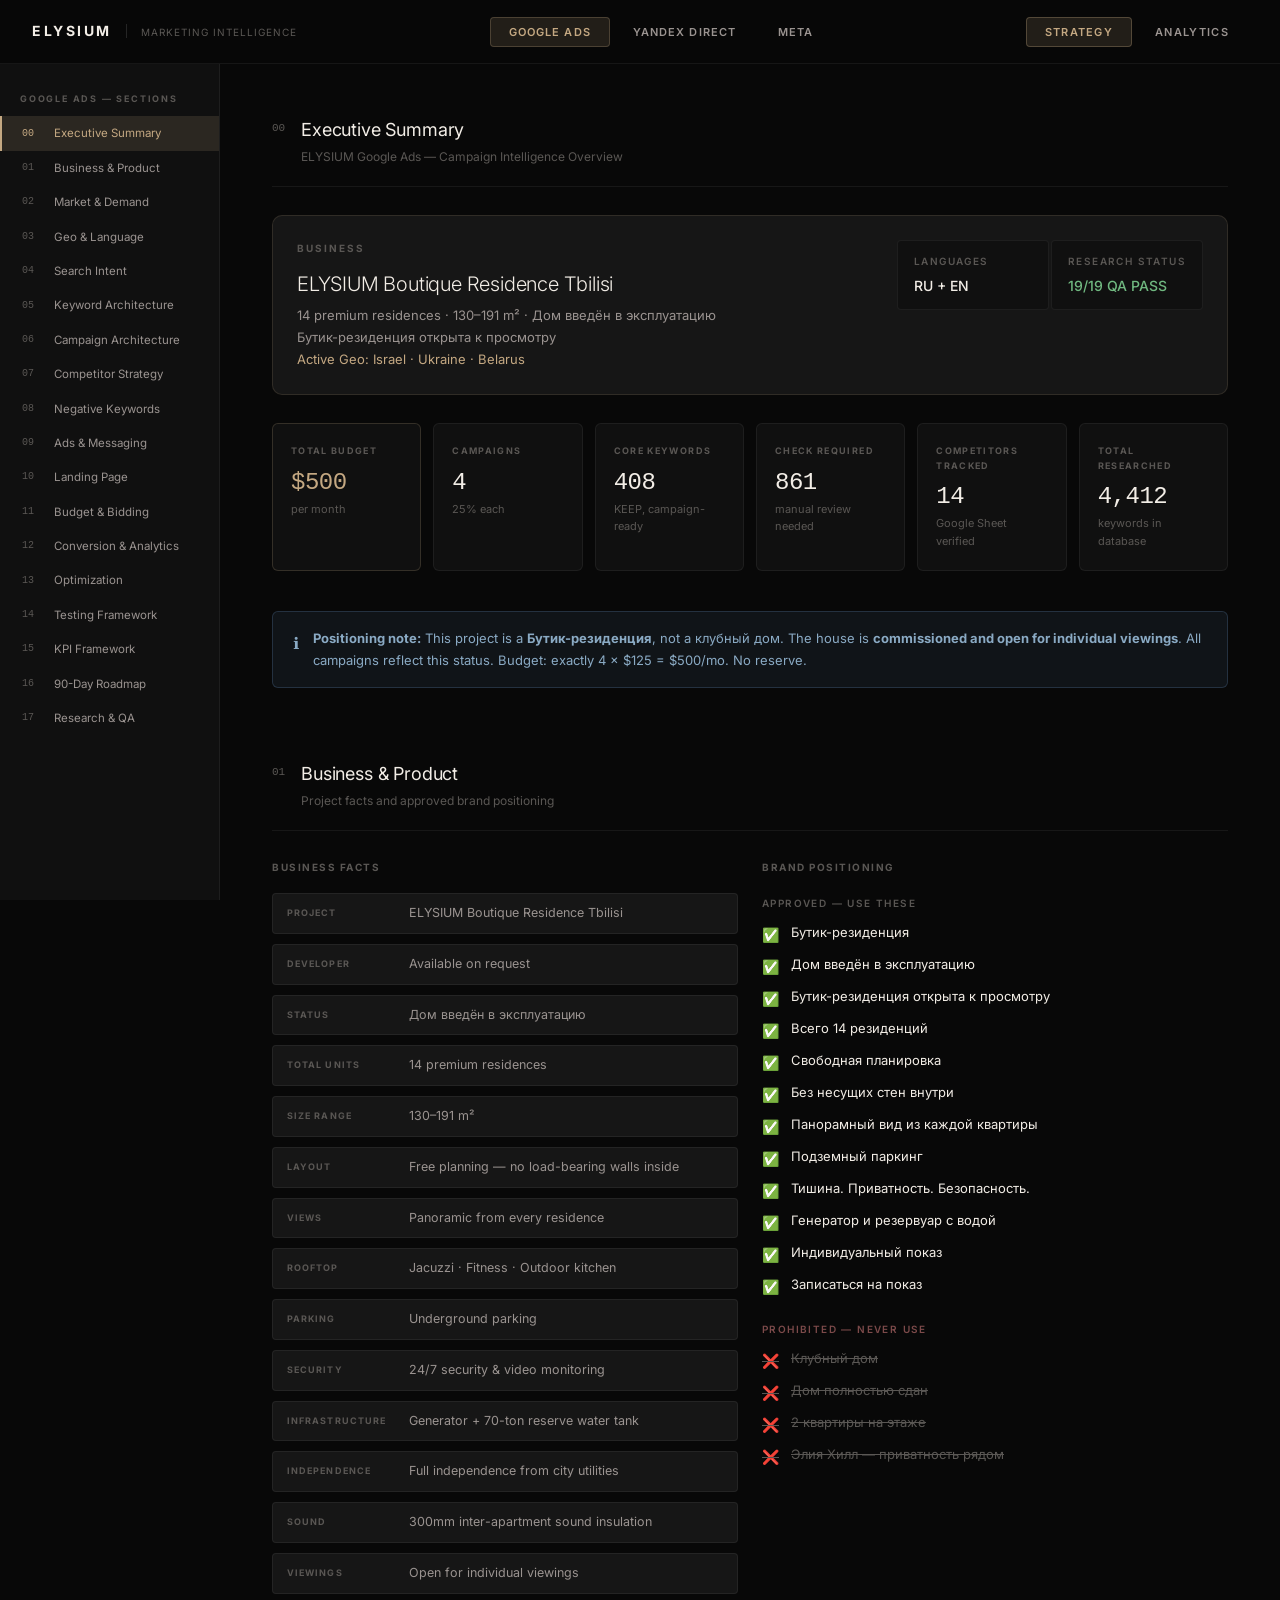
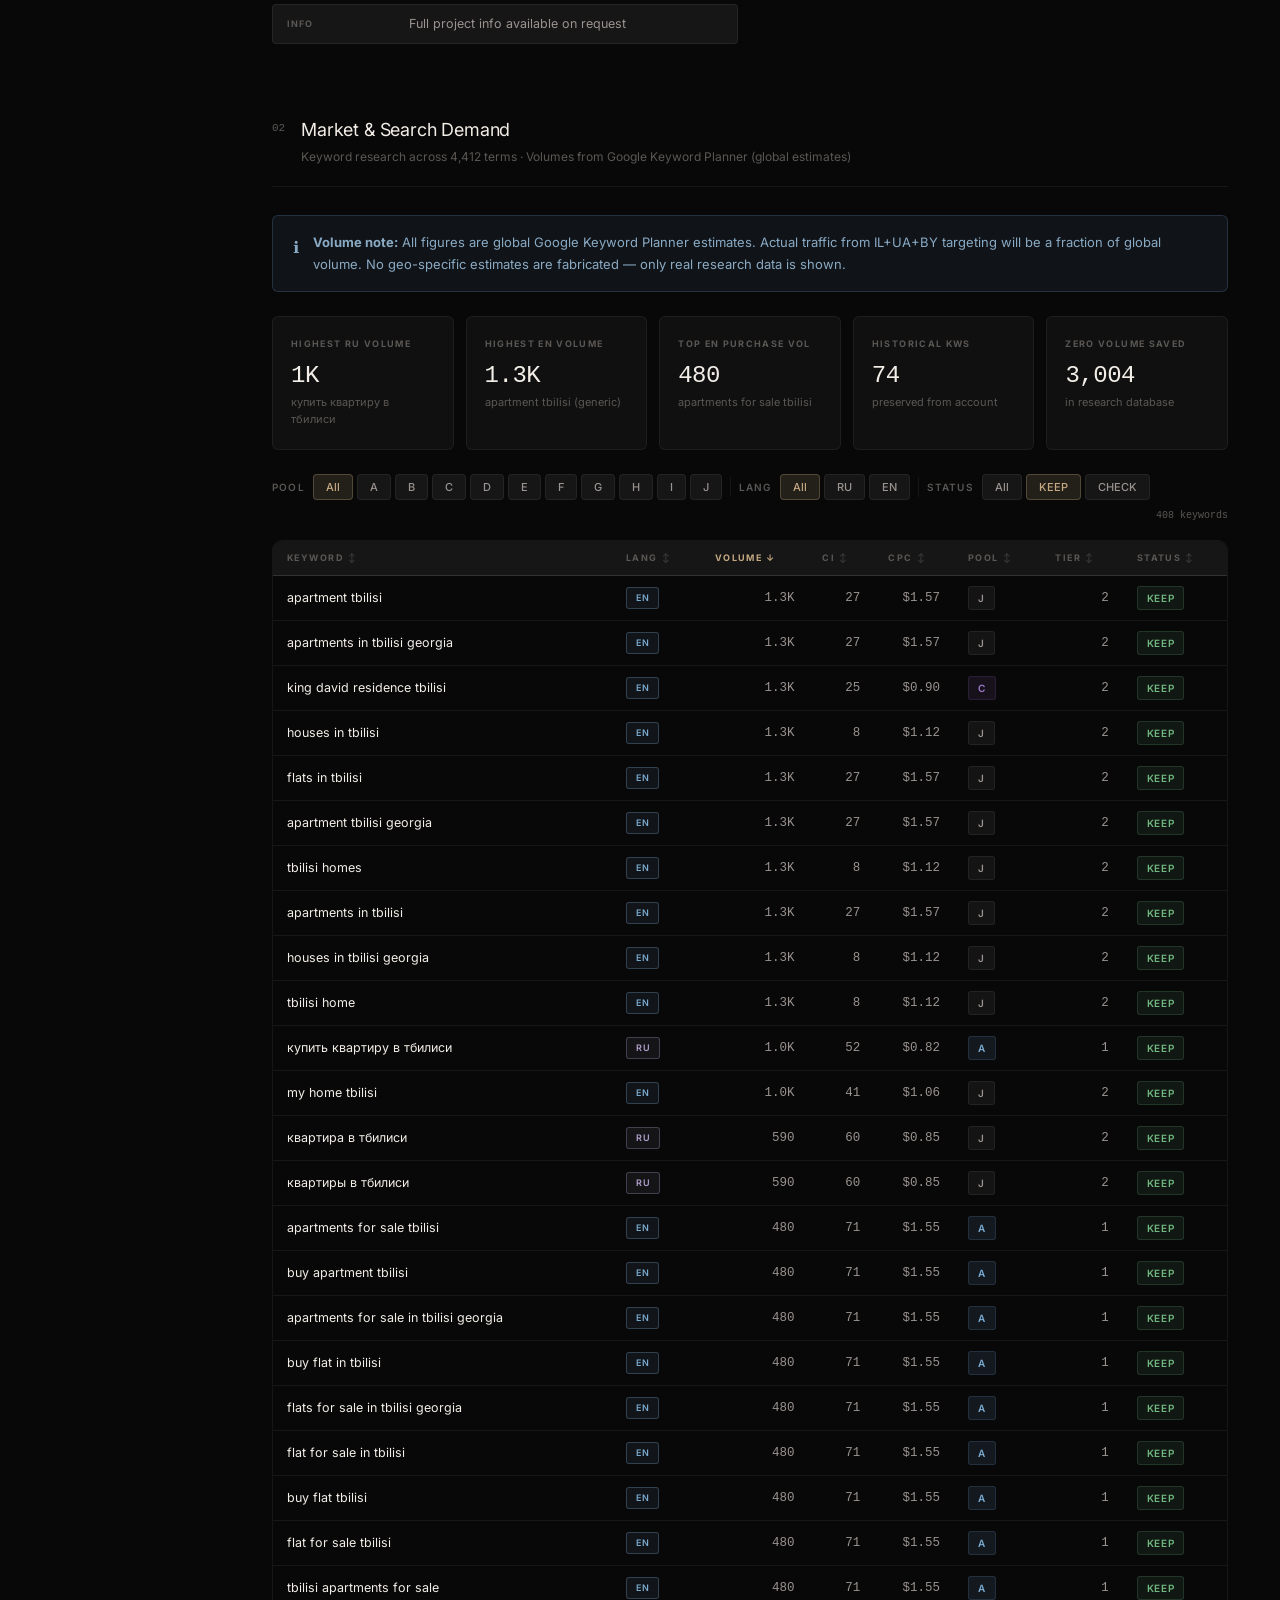
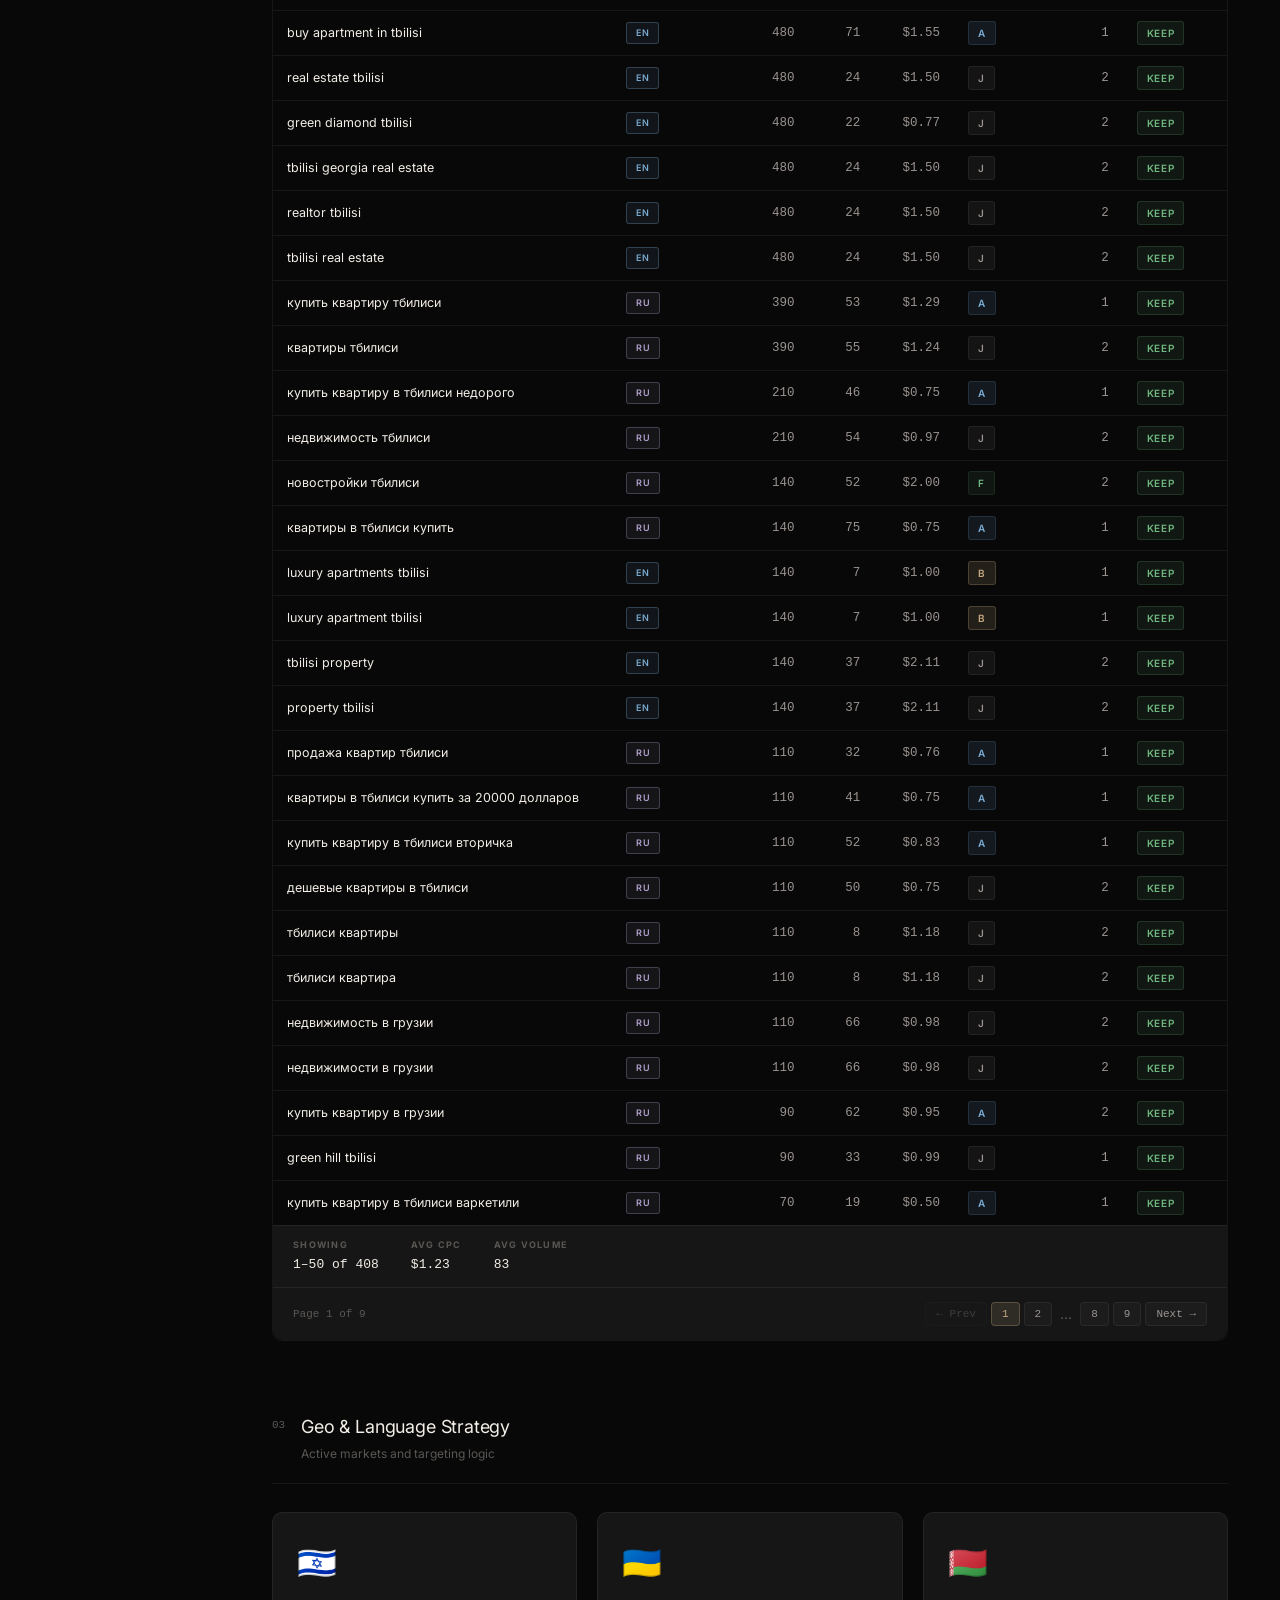
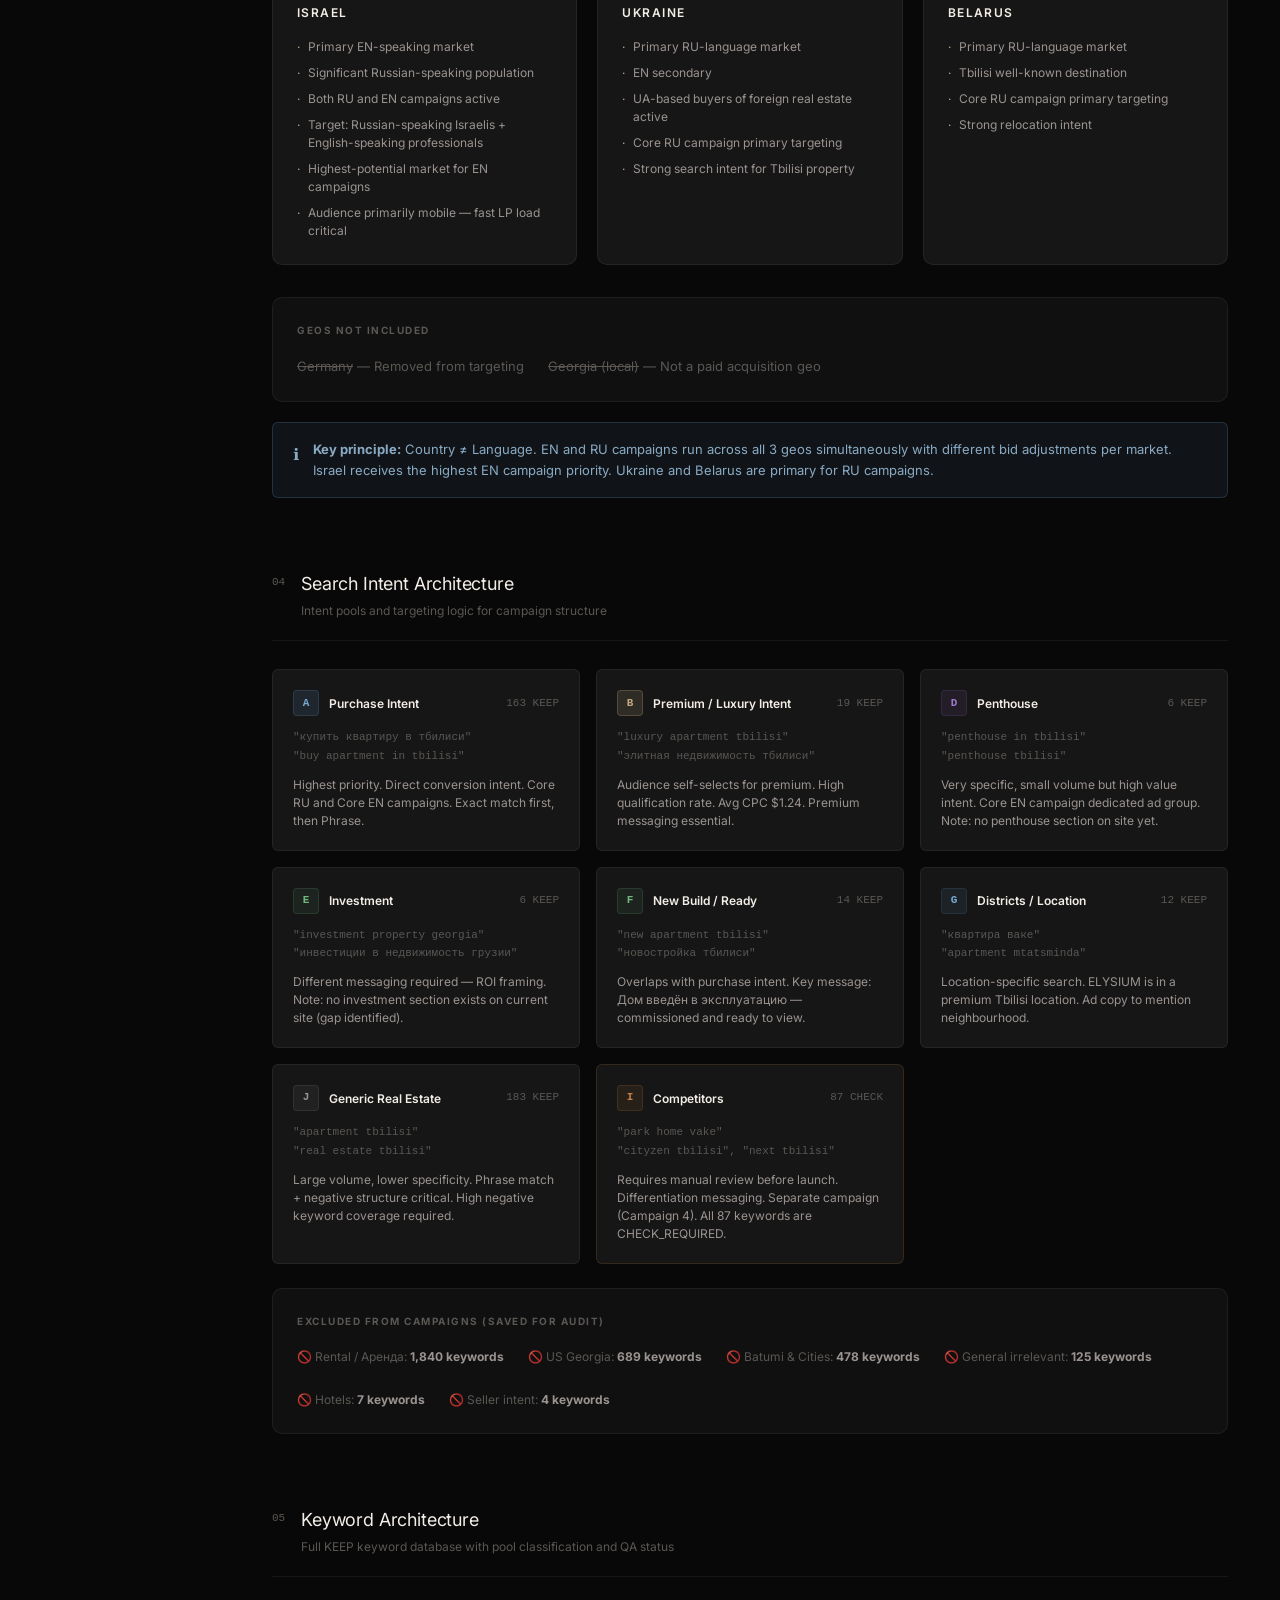
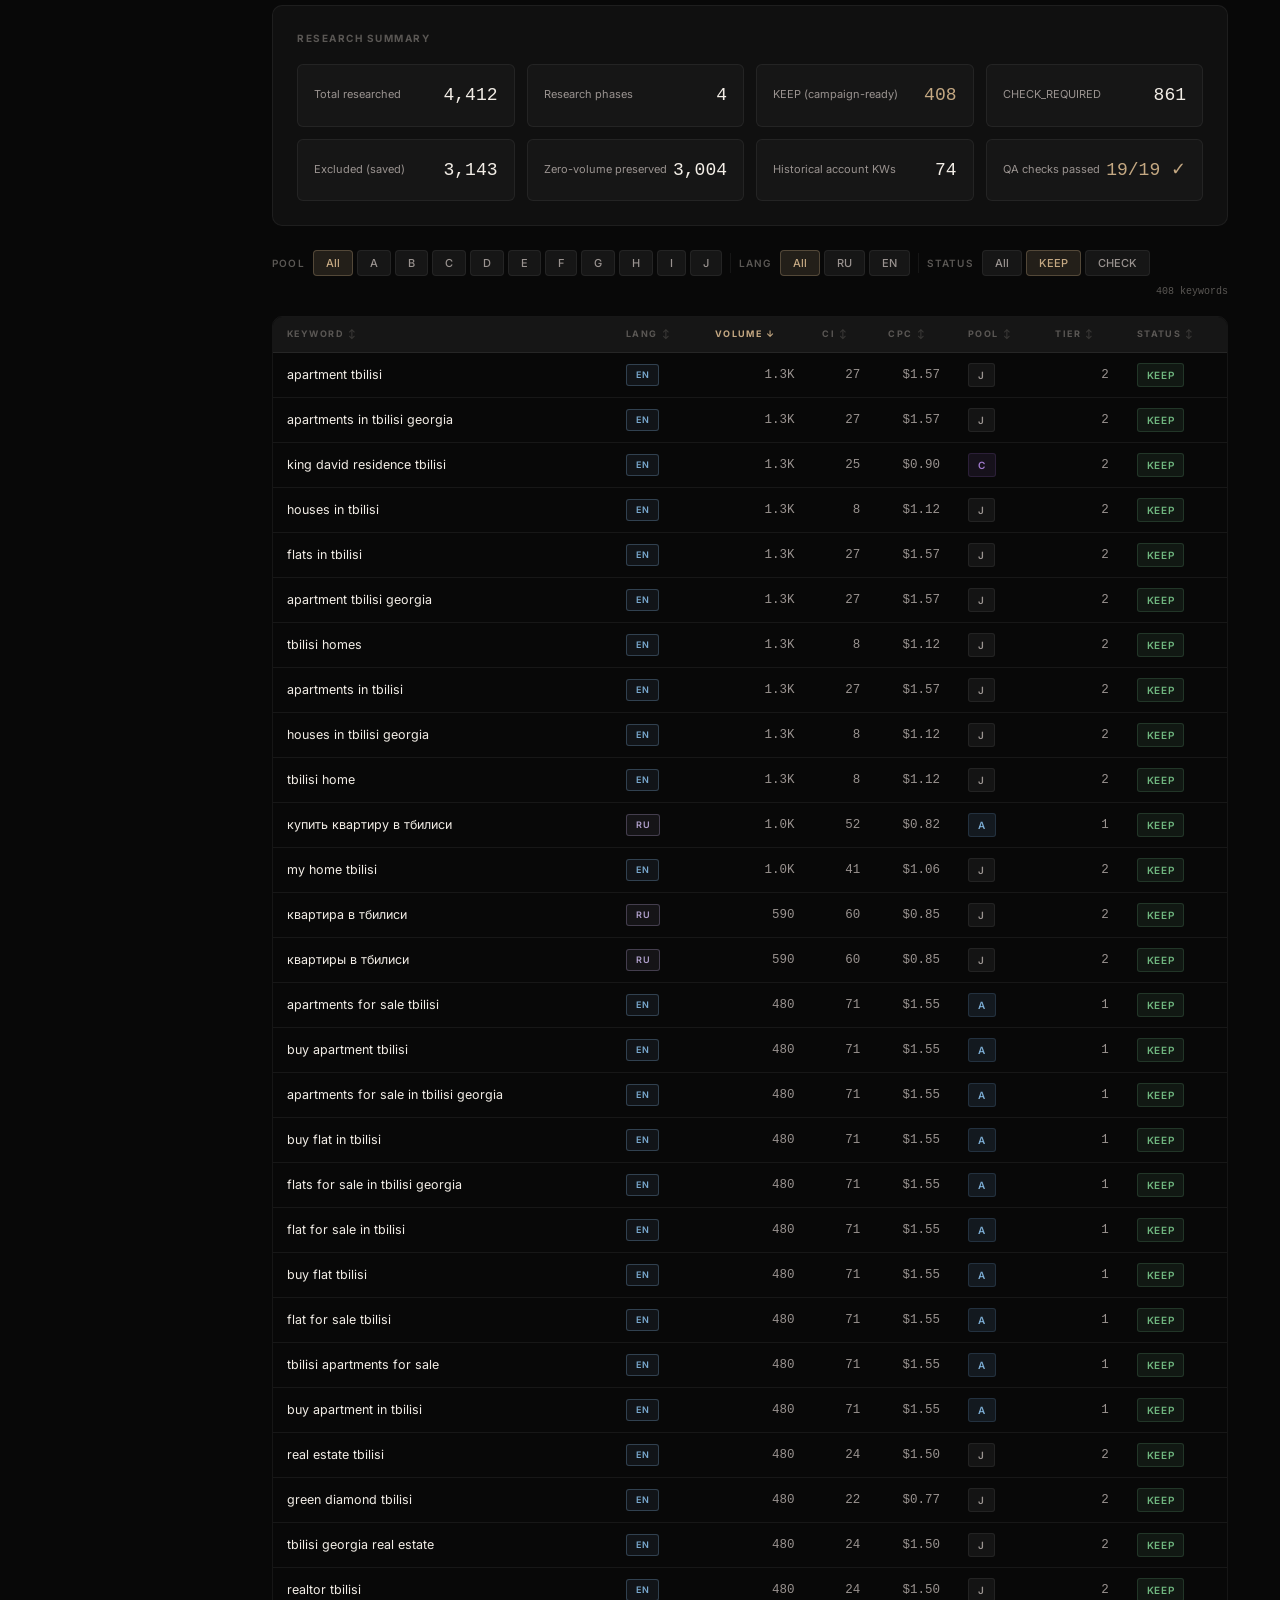
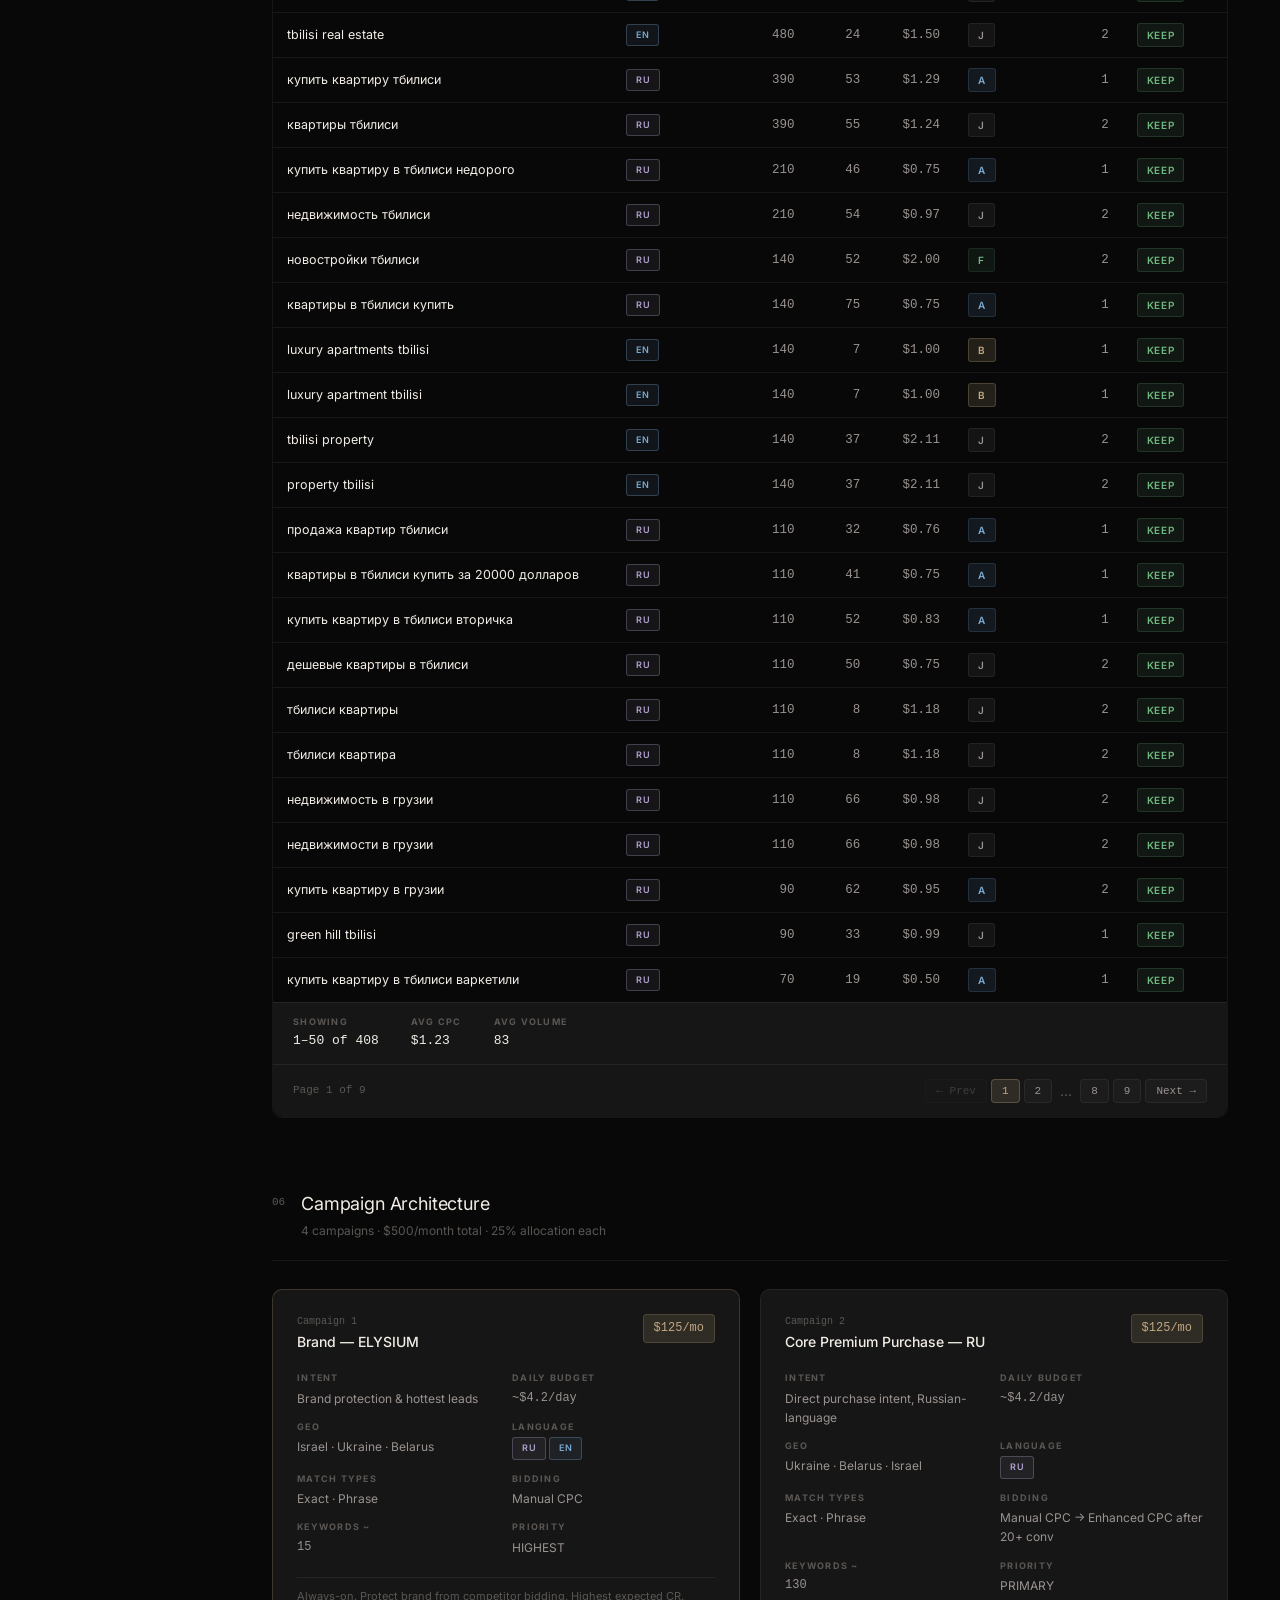
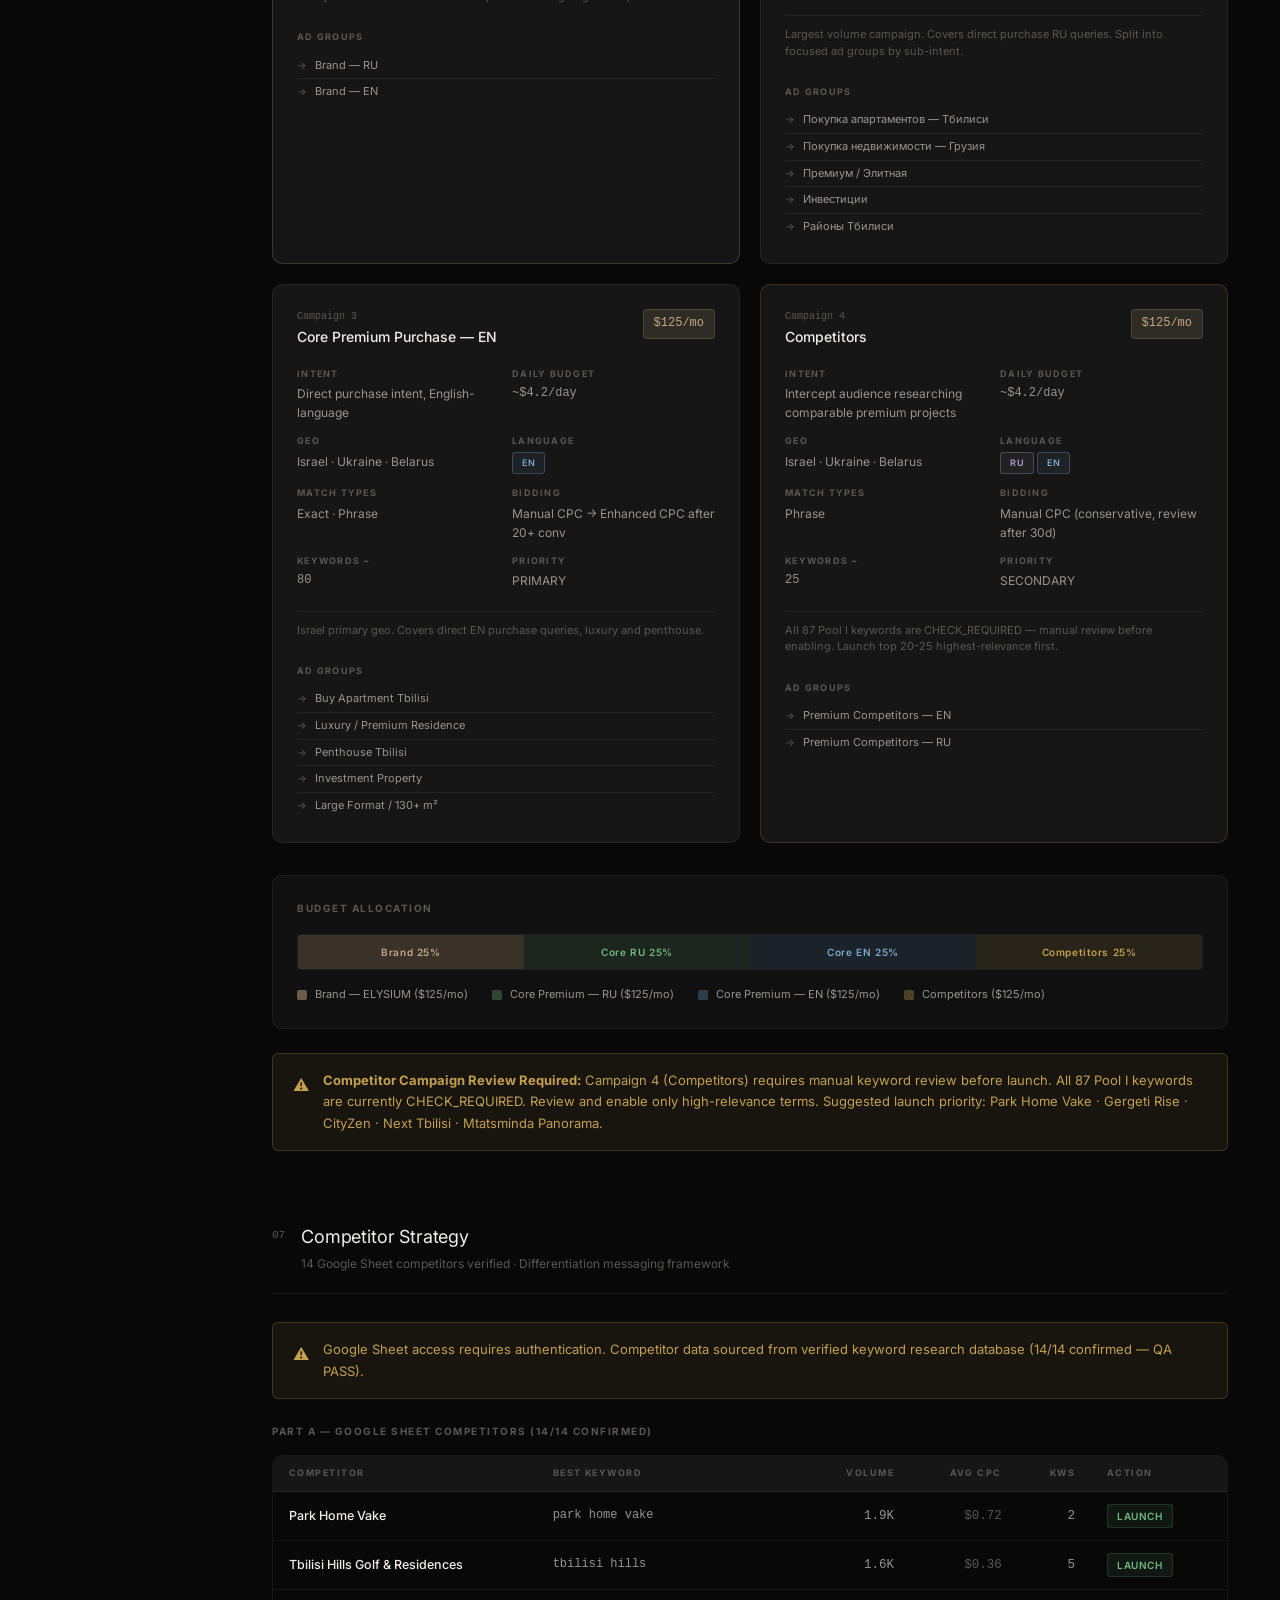
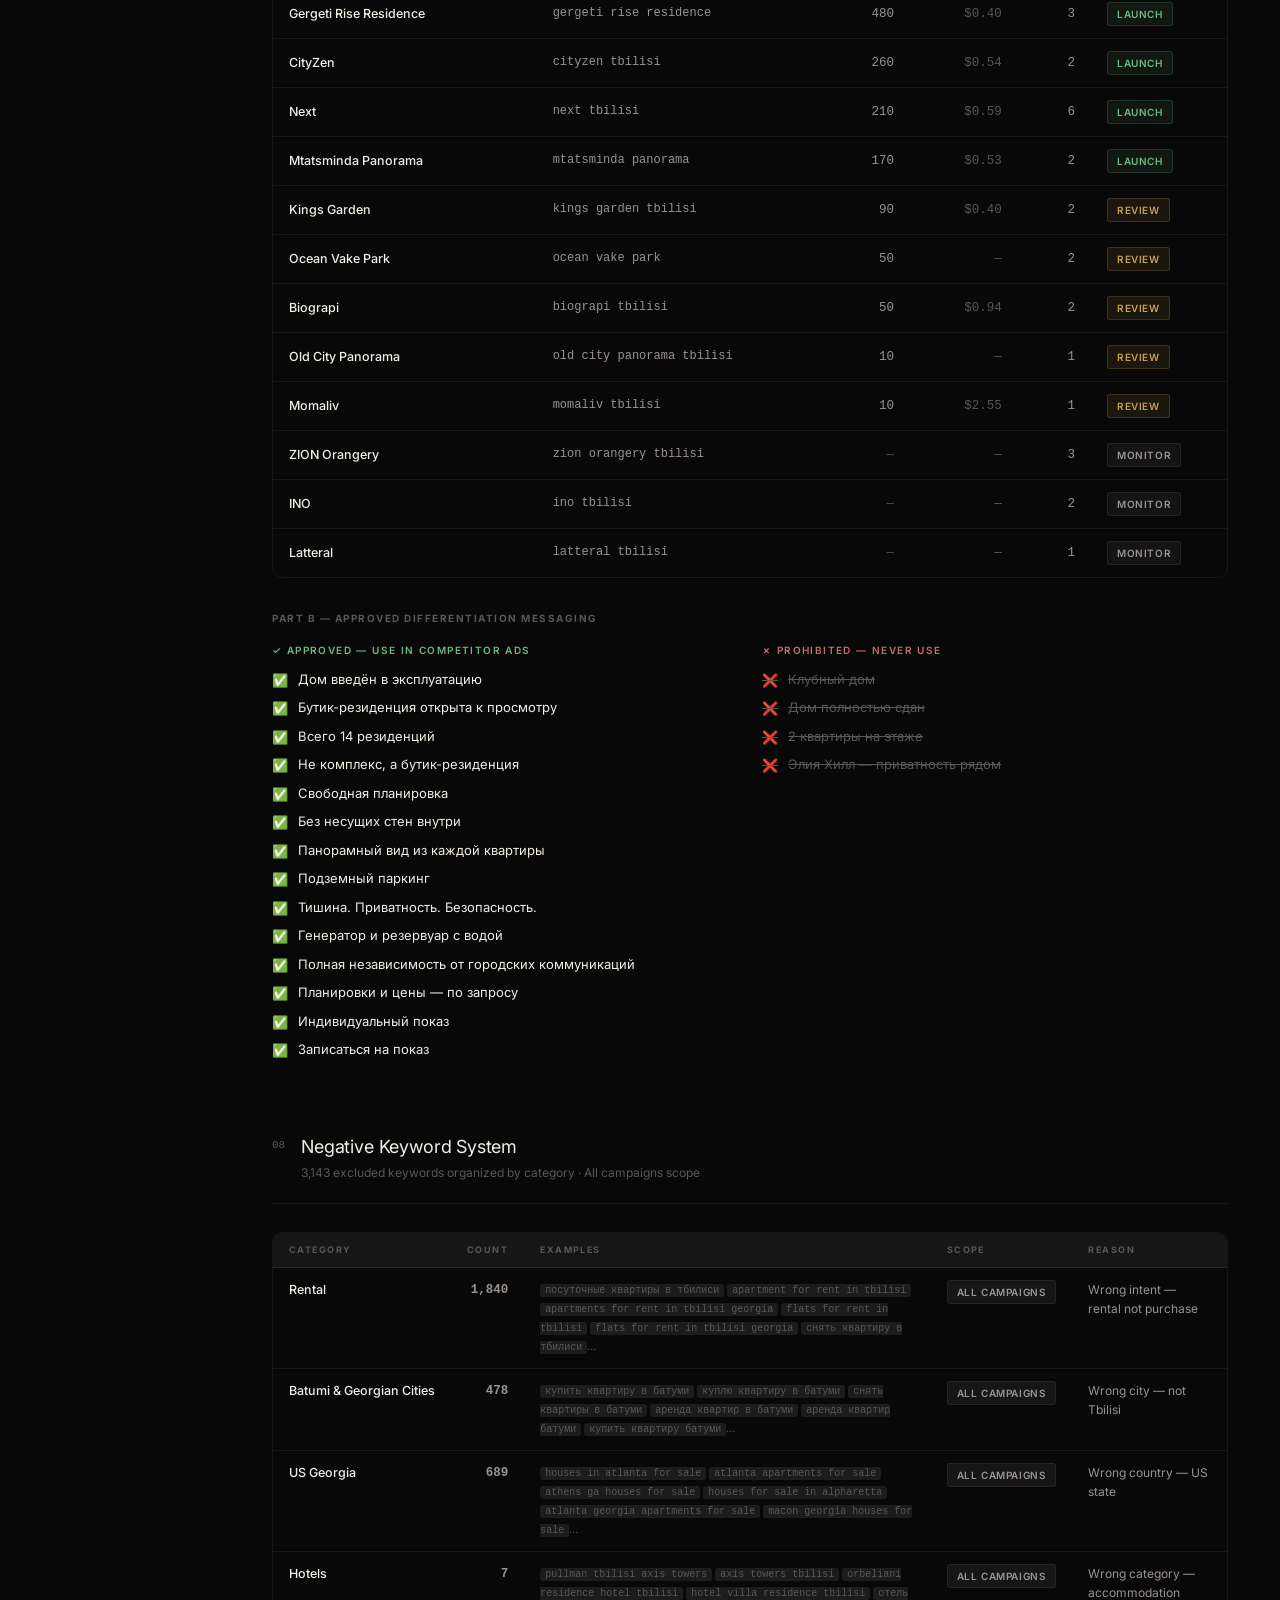
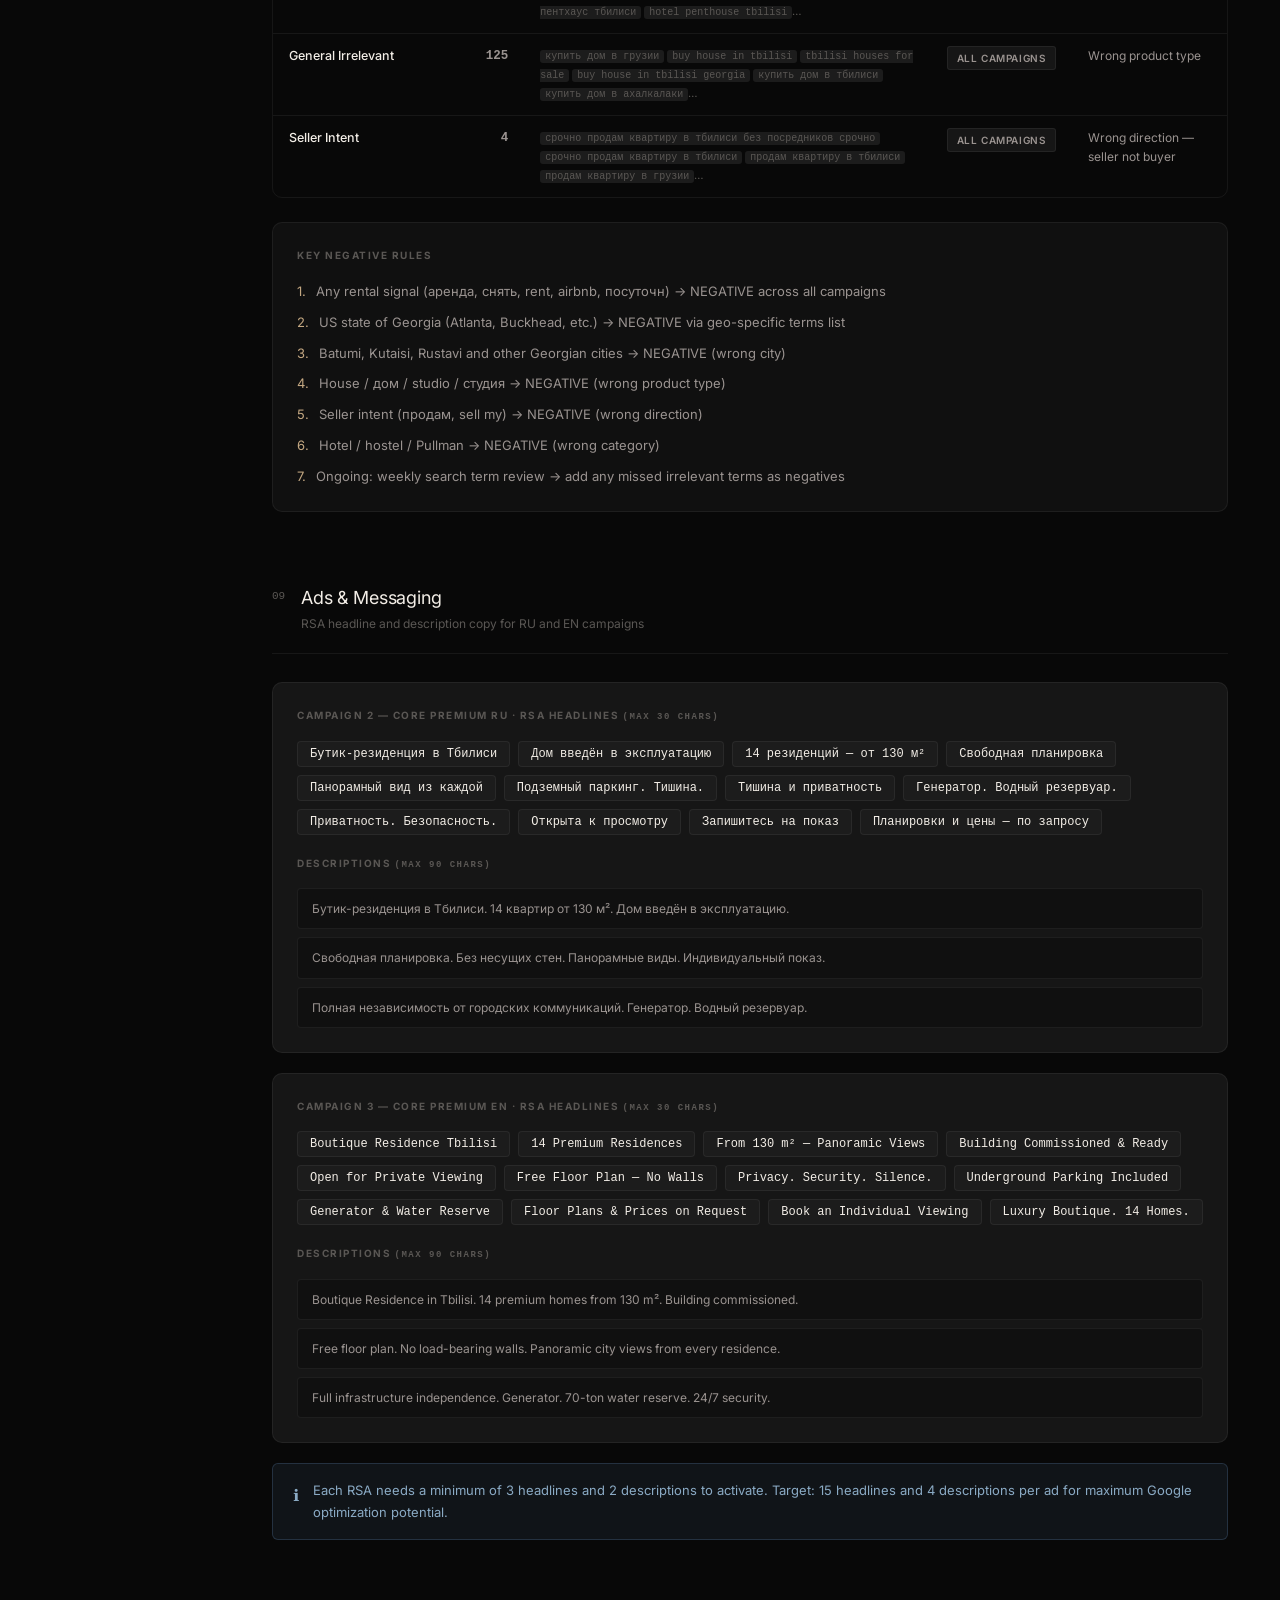
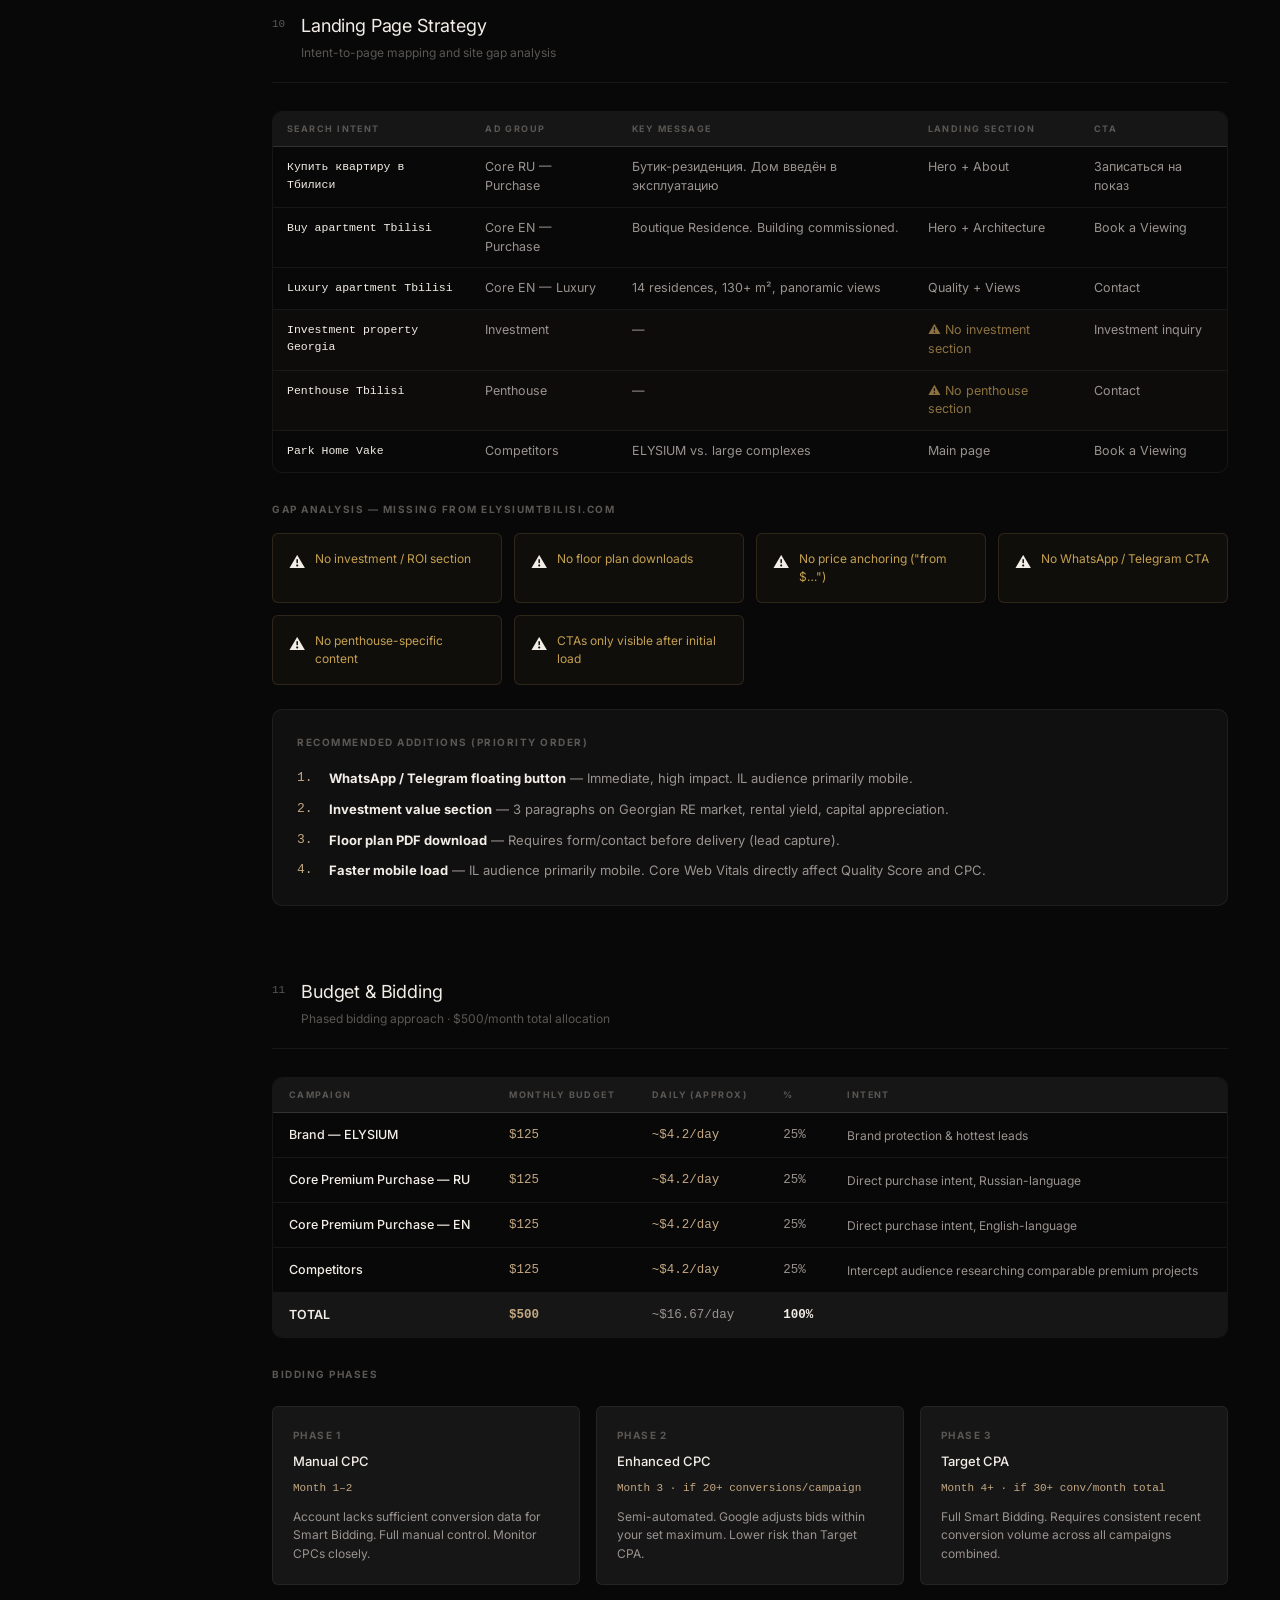
==== hub/index.html @ 5e918a46 "Add ELYSIUM Marketing Intelligence Hub Premium dark web interface for Google Ads / Yandex Direct / M" ====
<!DOCTYPE html>
<html lang="en">
<head>
  <meta charset="UTF-8">
  <meta name="viewport" content="width=device-width, initial-scale=1.0">
  <meta name="description" content="ELYSIUM Tbilisi — Marketing Intelligence Hub">
  <meta name="robots" content="noindex, nofollow">
  <title>ELYSIUM — Marketing Intelligence</title>

  <!-- Preconnect for Google Fonts -->
  <link rel="preconnect" href="https://fonts.googleapis.com">
  <link rel="preconnect" href="https://fonts.gstatic.com" crossorigin>
  <link href="https://fonts.googleapis.com/css2?family=Inter:wght@300;400;500;600;700&display=swap" rel="stylesheet">

  <!-- Stylesheets -->
  <link rel="stylesheet" href="./assets/css/main.css">
  <link rel="stylesheet" href="./assets/css/components.css">
  <link rel="stylesheet" href="./assets/css/animations.css">
</head>
<body>
<div id="app">

  <!-- ============================================================
       FIXED HEADER
       ============================================================ -->
  <header id="header">

    <!-- Brand -->
    <div class="header-left">
      <span class="header-brand-name">ELYSIUM</span>
      <div class="header-brand-divider"></div>
      <span class="header-brand-sub">Marketing Intelligence</span>
    </div>

    <!-- Channel/Report Switcher (injected by JS) -->
    <div id="header-center"></div>

    <!-- Area Nav + Mobile Toggle -->
    <div class="header-right">
      <!-- Mobile sidebar toggle -->
      <button class="sidebar-toggle" id="sidebar-toggle" aria-label="Toggle navigation">
        <svg width="16" height="16" viewBox="0 0 16 16" fill="none" xmlns="http://www.w3.org/2000/svg">
          <rect x="2" y="3" width="12" height="1.5" rx="0.75" fill="currentColor" opacity="0.7"/>
          <rect x="2" y="7.25" width="12" height="1.5" rx="0.75" fill="currentColor" opacity="0.7"/>
          <rect x="2" y="11.5" width="12" height="1.5" rx="0.75" fill="currentColor" opacity="0.7"/>
        </svg>
      </button>
      <!-- Area nav (injected by JS) -->
      <div id="header-right"></div>
    </div>

  </header>

  <!-- Mobile sidebar overlay -->
  <div class="sidebar-overlay" id="sidebar-overlay"></div>

  <!-- ============================================================
       MAIN LAYOUT
       ============================================================ -->
  <div id="main">

    <!-- Sidebar (strategy sections nav) -->
    <aside id="sidebar" class="hidden" role="navigation" aria-label="Section navigation">
      <!-- Content injected by JS -->
    </aside>

    <!-- Main content -->
    <main id="content" class="no-sidebar" role="main">
      <!-- Content injected by JS -->
    </main>

  </div>

</div>

<!--
  Inline data bundle: loads all JSON as JS globals for file:// compatibility.
  data.js checks window.__ELYSIUM_DATA__ first; falls back to fetch() on HTTP.
-->
<script src="./assets/js/data-bundle.js"></script>

<!-- App entry point (ES modules) -->
<script type="module" src="./assets/js/app.js"></script>

</body>
</html>
---- hub/assets/css/main.css ----
/* ============================================================
   ELYSIUM TBILISI — Marketing Intelligence Hub
   main.css — Design System & Layout
   ============================================================ */

@import url('https://fonts.googleapis.com/css2?family=Inter:wght@300;400;500;600;700&display=swap');

/* ---- CSS Custom Properties ---- */
:root {
  --bg-primary:         #080808;
  --bg-surface:         #101010;
  --bg-elevated:        #161616;
  --bg-hover:           #1C1C1C;
  --border-subtle:      rgba(255,255,255,0.06);
  --border-medium:      rgba(255,255,255,0.12);
  --border-strong:      rgba(255,255,255,0.20);
  --text-primary:       #F2EDE6;
  --text-secondary:     #9A9390;
  --text-tertiary:      #5A5754;
  --accent-gold:        #C4A882;
  --accent-gold-muted:  rgba(196,168,130,0.15);
  --accent-gold-hover:  rgba(196,168,130,0.25);
  --success:            #4A7C59;
  --success-bg:         rgba(74,124,89,0.12);
  --warning:            #8C7240;
  --warning-bg:         rgba(140,114,64,0.12);
  --error:              #7C4A4A;
  --error-bg:           rgba(124,74,74,0.12);
  --data-blue:          #4A6A8C;
  --data-blue-bg:       rgba(74,106,140,0.12);
  --data-green:         #4A7C59;
  --data-purple:        #6A4A8C;
  --data-purple-bg:     rgba(106,74,140,0.12);
  --data-orange:        #8C5E30;
  --data-orange-bg:     rgba(140,94,48,0.12);

  --font-sans: 'Inter', system-ui, -apple-system, sans-serif;
  --font-mono: 'SF Mono', 'Fira Code', 'Roboto Mono', monospace;

  --header-height: 64px;
  --sidebar-width: 220px;
  --max-width:     1440px;

  --radius-sm: 4px;
  --radius-md: 6px;
  --radius-lg: 10px;

  --ease-out: cubic-bezier(0.16, 1, 0.3, 1);
}

/* ---- Reset ---- */
*, *::before, *::after { box-sizing: border-box; margin: 0; padding: 0; }
html { font-size: 14px; -webkit-font-smoothing: antialiased; scroll-behavior: smooth; }
body {
  font-family: var(--font-sans);
  background: var(--bg-primary);
  color: var(--text-primary);
  line-height: 1.6;
  min-height: 100vh;
}
a { color: var(--accent-gold); text-decoration: none; }
a:hover { color: var(--text-primary); }
button { font-family: inherit; cursor: pointer; border: none; background: none; }
ul, ol { list-style: none; }

/* ---- Scrollbar ---- */
::-webkit-scrollbar { width: 6px; height: 6px; }
::-webkit-scrollbar-track { background: var(--bg-surface); }
::-webkit-scrollbar-thumb { background: rgba(255,255,255,0.12); border-radius: 3px; }
::-webkit-scrollbar-thumb:hover { background: rgba(255,255,255,0.2); }

/* ============================================================
   LAYOUT
   ============================================================ */

#app { display: flex; flex-direction: column; min-height: 100vh; }

/* Fixed Header */
#header {
  position: fixed;
  top: 0; left: 0; right: 0;
  height: var(--header-height);
  background: rgba(8,8,8,0.94);
  backdrop-filter: blur(20px);
  -webkit-backdrop-filter: blur(20px);
  border-bottom: 1px solid var(--border-subtle);
  display: flex;
  align-items: center;
  justify-content: space-between;
  padding: 0 32px;
  z-index: 1000;
  gap: 24px;
}

.header-left {
  display: flex;
  align-items: baseline;
  gap: 14px;
  flex-shrink: 0;
}

.header-brand-name {
  font-size: 14px;
  font-weight: 700;
  letter-spacing: 0.18em;
  text-transform: uppercase;
  color: var(--text-primary);
}

.header-brand-divider {
  width: 1px;
  height: 14px;
  background: var(--border-medium);
  align-self: center;
}

.header-brand-sub {
  font-size: 10px;
  font-weight: 400;
  letter-spacing: 0.1em;
  color: var(--text-tertiary);
  text-transform: uppercase;
}

.header-center {
  display: flex;
  align-items: center;
  gap: 4px;
}

.header-right {
  display: flex;
  align-items: center;
  gap: 12px;
  flex-shrink: 0;
}

.header-nav-btn {
  padding: 7px 18px;
  font-size: 11px;
  font-weight: 600;
  letter-spacing: 0.12em;
  text-transform: uppercase;
  color: var(--text-secondary);
  border: 1px solid transparent;
  border-radius: var(--radius-sm);
  transition: color 180ms, border-color 180ms, background 180ms;
}

.header-nav-btn:hover {
  color: var(--text-primary);
  background: var(--bg-hover);
}

.header-nav-btn.active {
  color: var(--accent-gold);
  border-color: rgba(196,168,130,0.3);
  background: var(--accent-gold-muted);
}

.channel-tab {
  padding: 7px 18px;
  font-size: 11px;
  font-weight: 600;
  letter-spacing: 0.1em;
  text-transform: uppercase;
  color: var(--text-secondary);
  border-radius: var(--radius-sm);
  transition: color 160ms, background 160ms;
  white-space: nowrap;
  border: 1px solid transparent;
}

.channel-tab:hover {
  color: var(--text-primary);
  background: var(--bg-hover);
}

.channel-tab.active {
  color: var(--accent-gold);
  background: var(--accent-gold-muted);
  border-color: rgba(196,168,130,0.25);
}

/* Main area */
#main {
  margin-top: var(--header-height);
  display: flex;
  flex: 1;
  position: relative;
}

/* Sidebar */
#sidebar {
  position: fixed;
  top: var(--header-height);
  left: 0;
  bottom: 0;
  width: var(--sidebar-width);
  background: var(--bg-surface);
  border-right: 1px solid var(--border-subtle);
  overflow-y: auto;
  padding: 28px 0 48px;
  z-index: 500;
  transition: transform 280ms var(--ease-out), opacity 280ms;
}

#sidebar.hidden {
  transform: translateX(-100%);
  opacity: 0;
  pointer-events: none;
}

.sidebar-label {
  padding: 0 20px 10px;
  font-size: 9px;
  font-weight: 700;
  letter-spacing: 0.2em;
  text-transform: uppercase;
  color: var(--text-tertiary);
}

.sidebar-nav { display: flex; flex-direction: column; }

.sidebar-nav-link {
  display: flex;
  align-items: center;
  gap: 10px;
  padding: 8px 20px;
  font-size: 11.5px;
  color: var(--text-secondary);
  border-left: 2px solid transparent;
  transition: color 150ms, border-color 150ms, background 150ms;
  cursor: pointer;
  text-decoration: none;
}

.sidebar-nav-link:hover {
  color: var(--text-primary);
  background: var(--bg-hover);
}

.sidebar-nav-link.active {
  color: var(--accent-gold);
  border-left-color: var(--accent-gold);
  background: var(--accent-gold-muted);
}

.sidebar-nav-num {
  font-size: 10px;
  font-family: var(--font-mono);
  color: var(--text-tertiary);
  min-width: 22px;
  flex-shrink: 0;
}

.sidebar-nav-link.active .sidebar-nav-num { color: var(--accent-gold); }

/* Content */
#content {
  flex: 1;
  margin-left: var(--sidebar-width);
  padding: 52px 52px 100px;
  max-width: 1180px;
  min-height: calc(100vh - var(--header-height));
}

#content.no-sidebar {
  margin-left: 0;
  max-width: var(--max-width);
  width: 100%;
  padding: 52px 52px 100px;
}

/* ============================================================
   TYPOGRAPHY
   ============================================================ */

.eyebrow {
  font-size: 10px;
  font-weight: 700;
  letter-spacing: 0.2em;
  text-transform: uppercase;
  color: var(--text-tertiary);
  margin-bottom: 10px;
}

.page-title {
  font-size: 28px;
  font-weight: 200;
  color: var(--text-primary);
  letter-spacing: -0.025em;
  line-height: 1.2;
  margin-bottom: 8px;
}

.page-subtitle {
  font-size: 14px;
  color: var(--text-secondary);
  font-weight: 400;
  line-height: 1.6;
  margin-bottom: 40px;
}

.section-header {
  margin-bottom: 32px;
  padding-bottom: 24px;
  border-bottom: 1px solid var(--border-subtle);
}

.section-title {
  font-size: 16px;
  font-weight: 500;
  color: var(--text-primary);
  margin-bottom: 4px;
}

.section-sub {
  font-size: 12px;
  color: var(--text-tertiary);
}

.label {
  font-size: 10px;
  font-weight: 600;
  letter-spacing: 0.14em;
  text-transform: uppercase;
  color: var(--text-tertiary);
}

.mono { font-family: var(--font-mono); }

/* ============================================================
   SECTION BLOCKS
   ============================================================ */

.section-block {
  margin-bottom: 72px;
  scroll-margin-top: calc(var(--header-height) + 28px);
}

.section-block:last-child { margin-bottom: 0; }

.section-block-header {
  display: flex;
  align-items: flex-start;
  gap: 16px;
  margin-bottom: 28px;
  padding-bottom: 20px;
  border-bottom: 1px solid var(--border-subtle);
}

.section-block-num {
  font-size: 11px;
  font-family: var(--font-mono);
  color: var(--text-tertiary);
  padding-top: 4px;
}

.section-block-title-wrap {}

.section-block-title {
  font-size: 18px;
  font-weight: 400;
  color: var(--text-primary);
  letter-spacing: -0.01em;
  margin-bottom: 2px;
}

.section-block-desc {
  font-size: 12px;
  color: var(--text-tertiary);
}

/* ============================================================
   CARDS
   ============================================================ */

.card {
  background: var(--bg-surface);
  border: 1px solid var(--border-subtle);
  border-radius: var(--radius-lg);
  padding: 24px;
}

.card-elevated {
  background: var(--bg-elevated);
  border: 1px solid var(--border-subtle);
  border-radius: var(--radius-lg);
  padding: 24px;
}

.card-title {
  font-size: 10px;
  font-weight: 700;
  letter-spacing: 0.15em;
  text-transform: uppercase;
  color: var(--text-tertiary);
  margin-bottom: 18px;
}

/* ============================================================
   METRIC CARDS
   ============================================================ */

.metrics-row {
  display: grid;
  grid-template-columns: repeat(auto-fit, minmax(130px, 1fr));
  gap: 12px;
  margin-bottom: 40px;
}

.metric-card {
  background: var(--bg-surface);
  border: 1px solid var(--border-subtle);
  border-radius: var(--radius-md);
  padding: 20px 18px;
  transition: border-color 200ms;
}

.metric-card:hover { border-color: var(--border-medium); }
.metric-card.gold { border-color: rgba(196,168,130,0.2); }

.metric-label {
  font-size: 9px;
  font-weight: 700;
  letter-spacing: 0.15em;
  text-transform: uppercase;
  color: var(--text-tertiary);
  margin-bottom: 12px;
}

.metric-value {
  font-size: 24px;
  font-weight: 300;
  color: var(--text-primary);
  font-family: var(--font-mono);
  letter-spacing: -0.02em;
  line-height: 1;
}

.metric-card.gold .metric-value { color: var(--accent-gold); }

.metric-sub {
  margin-top: 6px;
  font-size: 11px;
  color: var(--text-tertiary);
}

/* ============================================================
   GRIDS
   ============================================================ */

.two-col   { display: grid; grid-template-columns: 1fr 1fr; gap: 24px; }
.three-col { display: grid; grid-template-columns: repeat(3,1fr); gap: 20px; }
.two-col-asym { display: grid; grid-template-columns: 3fr 2fr; gap: 32px; }

/* ============================================================
   NOTE BOXES
   ============================================================ */

.note-box {
  display: flex;
  gap: 14px;
  padding: 16px 20px;
  border-radius: var(--radius-md);
  border: 1px solid;
  font-size: 13px;
  line-height: 1.65;
  margin: 20px 0;
}

.note-box.warning { background: var(--warning-bg); border-color: rgba(140,114,64,0.35); color: #C4A050; }
.note-box.info    { background: var(--data-blue-bg); border-color: rgba(74,106,140,0.35); color: #8aaac4; }
.note-box.error   { background: var(--error-bg); border-color: rgba(124,74,74,0.4); color: #C07070; }
.note-box.success { background: var(--success-bg); border-color: rgba(74,124,89,0.35); color: #70B880; }
.note-box-icon    { flex-shrink: 0; font-size: 16px; margin-top: 2px; }

/* ============================================================
   DATA PENDING
   ============================================================ */

.data-pending {
  display: flex;
  flex-direction: column;
  align-items: center;
  justify-content: center;
  padding: 52px 32px;
  border: 1px dashed var(--border-medium);
  border-radius: var(--radius-lg);
  text-align: center;
  gap: 12px;
}

.data-pending-icon  { font-size: 28px; opacity: 0.4; }

.data-pending-label {
  font-size: 10px;
  font-weight: 700;
  letter-spacing: 0.18em;
  text-transform: uppercase;
  color: var(--text-tertiary);
}

.data-pending-desc {
  font-size: 13px;
  color: var(--text-tertiary);
  max-width: 380px;
  line-height: 1.7;
}

/* ============================================================
   DIVIDER
   ============================================================ */

.divider { height: 1px; background: var(--border-subtle); margin: 40px 0; }

/* ============================================================
   GEO CARDS
   ============================================================ */

.geo-card {
  background: var(--bg-elevated);
  border: 1px solid var(--border-subtle);
  border-radius: var(--radius-lg);
  padding: 24px;
  transition: border-color 200ms;
}

.geo-card:hover { border-color: var(--border-medium); }

.geo-flag  { font-size: 32px; margin-bottom: 14px; }

.geo-name {
  font-size: 12px;
  font-weight: 600;
  letter-spacing: 0.12em;
  text-transform: uppercase;
  color: var(--text-primary);
  margin-bottom: 16px;
}

.geo-facts { display: flex; flex-direction: column; gap: 8px; }

.geo-fact {
  font-size: 12px;
  color: var(--text-secondary);
  display: flex;
  gap: 8px;
  line-height: 1.5;
}

.geo-fact::before { content: '·'; color: var(--accent-gold); flex-shrink: 0; }

/* ============================================================
   INTENT CARDS
   ============================================================ */

.intent-grid {
  display: grid;
  grid-template-columns: repeat(auto-fill, minmax(260px, 1fr));
  gap: 16px;
}

.intent-card {
  background: var(--bg-elevated);
  border: 1px solid var(--border-subtle);
  border-radius: var(--radius-md);
  padding: 20px;
  transition: border-color 200ms;
}

.intent-card:hover { border-color: var(--border-medium); }

.intent-card-header {
  display: flex;
  align-items: center;
  gap: 10px;
  margin-bottom: 12px;
}

.pool-badge {
  width: 26px; height: 26px;
  border-radius: var(--radius-sm);
  display: flex;
  align-items: center;
  justify-content: center;
  font-size: 11px;
  font-weight: 700;
  font-family: var(--font-mono);
  flex-shrink: 0;
}

.pool-A { background: rgba(74,106,140,0.2); color: #7AAAD0; border: 1px solid rgba(74,106,140,0.3); }
.pool-B { background: rgba(196,168,130,0.15); color: var(--accent-gold); border: 1px solid rgba(196,168,130,0.25); }
.pool-C { background: rgba(106,74,140,0.15); color: #A07ACC; border: 1px solid rgba(106,74,140,0.25); }
.pool-D { background: rgba(106,74,140,0.15); color: #A07ACC; border: 1px solid rgba(106,74,140,0.25); }
.pool-E { background: rgba(74,124,89,0.15); color: #70B880; border: 1px solid rgba(74,124,89,0.25); }
.pool-F { background: rgba(74,124,89,0.15); color: #70B880; border: 1px solid rgba(74,124,89,0.25); }
.pool-G { background: rgba(74,106,140,0.15); color: #7AAAD0; border: 1px solid rgba(74,106,140,0.2); }
.pool-H { background: rgba(140,114,64,0.15); color: #C4A050; border: 1px solid rgba(140,114,64,0.25); }
.pool-I { background: rgba(140,94,48,0.15); color: #C4804A; border: 1px solid rgba(140,94,48,0.25); }
.pool-J { background: rgba(80,80,80,0.2); color: #9A9390; border: 1px solid rgba(90,87,84,0.3); }

.intent-title {
  font-size: 12px;
  font-weight: 600;
  color: var(--text-primary);
  flex: 1;
}

.intent-count {
  font-size: 11px;
  font-family: var(--font-mono);
  color: var(--text-tertiary);
}

.intent-examples {
  font-size: 11px;
  font-family: var(--font-mono);
  color: var(--text-tertiary);
  margin-bottom: 10px;
  line-height: 1.7;
}

.intent-desc {
  font-size: 12px;
  color: var(--text-secondary);
  line-height: 1.5;
}

/* ============================================================
   CAMPAIGN CARDS
   ============================================================ */

.campaigns-grid {
  display: grid;
  grid-template-columns: repeat(2, 1fr);
  gap: 20px;
  margin-bottom: 32px;
}

.campaign-card {
  background: var(--bg-elevated);
  border: 1px solid var(--border-subtle);
  border-radius: var(--radius-lg);
  padding: 24px;
  transition: border-color 200ms;
}

.campaign-card:hover { border-color: var(--border-medium); }
.campaign-card.priority-highest { border-color: rgba(196,168,130,0.22); }
.campaign-card.requires-review { border-color: rgba(140,114,64,0.3); }

.campaign-header {
  display: flex;
  align-items: flex-start;
  justify-content: space-between;
  margin-bottom: 20px;
  gap: 12px;
}

.campaign-num {
  font-size: 10px;
  font-family: var(--font-mono);
  color: var(--text-tertiary);
  margin-bottom: 3px;
}

.campaign-name {
  font-size: 14px;
  font-weight: 500;
  color: var(--text-primary);
  line-height: 1.3;
}

.campaign-budget {
  font-size: 12px;
  font-family: var(--font-mono);
  color: var(--accent-gold);
  background: var(--accent-gold-muted);
  border: 1px solid rgba(196,168,130,0.2);
  border-radius: var(--radius-sm);
  padding: 4px 10px;
  white-space: nowrap;
  flex-shrink: 0;
}

.campaign-meta {
  display: grid;
  grid-template-columns: 1fr 1fr;
  gap: 12px;
  margin-bottom: 20px;
}

.campaign-meta-label {
  font-size: 9px;
  font-weight: 700;
  letter-spacing: 0.14em;
  text-transform: uppercase;
  color: var(--text-tertiary);
  margin-bottom: 3px;
}

.campaign-meta-val {
  font-size: 12px;
  color: var(--text-secondary);
}

.campaign-adgroups-label {
  font-size: 9px;
  font-weight: 700;
  letter-spacing: 0.14em;
  text-transform: uppercase;
  color: var(--text-tertiary);
  margin-bottom: 8px;
  margin-top: 16px;
}

.campaign-adgroup {
  font-size: 11px;
  color: var(--text-secondary);
  display: flex;
  gap: 8px;
  padding: 4px 0;
  border-top: 1px solid var(--border-subtle);
}

.campaign-adgroup:first-child { border-top: none; }

.campaign-adgroup-arrow { color: var(--text-tertiary); font-size: 10px; flex-shrink: 0; }

/* ============================================================
   BUDGET BAR
   ============================================================ */

.budget-bar {
  height: 36px;
  border-radius: var(--radius-sm);
  display: flex;
  overflow: hidden;
  margin: 16px 0;
  border: 1px solid var(--border-subtle);
}

.budget-seg {
  display: flex;
  align-items: center;
  justify-content: center;
  font-size: 10px;
  font-weight: 600;
  letter-spacing: 0.06em;
  flex: 1;
  transition: opacity 180ms;
}

.budget-seg:hover { opacity: 0.82; }

.budget-seg.brand   { background: rgba(196,168,130,0.22); color: var(--accent-gold); }
.budget-seg.core-ru { background: rgba(74,124,89,0.2);   color: #70B880; }
.budget-seg.core-en { background: rgba(74,106,140,0.2);  color: #7AAAD0; }
.budget-seg.comp    { background: rgba(140,114,64,0.2);  color: #C4A050; }

.budget-legend { display: flex; gap: 24px; flex-wrap: wrap; margin-top: 12px; }

.budget-legend-item {
  display: flex;
  align-items: center;
  gap: 8px;
  font-size: 11px;
  color: var(--text-secondary);
}

.budget-legend-dot { width: 10px; height: 10px; border-radius: 2px; }

/* ============================================================
   TIMELINE / ROADMAP
   ============================================================ */

.timeline {
  display: flex;
  flex-direction: column;
  gap: 0;
  position: relative;
  padding-left: 36px;
}

.timeline::before {
  content: '';
  position: absolute;
  left: 9px; top: 10px; bottom: 10px;
  width: 1px;
  background: var(--border-subtle);
}

.timeline-phase {
  position: relative;
  padding-bottom: 36px;
}

.timeline-phase:last-child { padding-bottom: 0; }

.timeline-dot {
  position: absolute;
  left: -30px; top: 6px;
  width: 16px; height: 16px;
  border-radius: 50%;
  background: var(--bg-elevated);
  border: 2px solid var(--border-medium);
}

.timeline-phase.phase-1 .timeline-dot { background: var(--accent-gold); border-color: var(--accent-gold); }
.timeline-phase.phase-2 .timeline-dot { background: var(--data-green); border-color: var(--data-green); }
.timeline-phase.phase-3 .timeline-dot { background: var(--data-blue); border-color: var(--data-blue); }

.timeline-phase-eyebrow {
  font-size: 9px;
  font-weight: 700;
  letter-spacing: 0.2em;
  text-transform: uppercase;
  color: var(--text-tertiary);
  margin-bottom: 4px;
}

.timeline-phase-title {
  font-size: 14px;
  font-weight: 500;
  color: var(--text-primary);
  margin-bottom: 14px;
}

.timeline-items { display: flex; flex-direction: column; gap: 7px; }

.timeline-item {
  font-size: 13px;
  color: var(--text-secondary);
  display: flex;
  align-items: flex-start;
  gap: 10px;
  line-height: 1.5;
}

.timeline-item::before { content: '—'; color: var(--text-tertiary); flex-shrink: 0; }

/* ============================================================
   RSA AD BUILDER
   ============================================================ */

.rsa-card {
  background: var(--bg-elevated);
  border: 1px solid var(--border-subtle);
  border-radius: var(--radius-lg);
  padding: 24px;
  margin-bottom: 20px;
}

.rsa-type {
  font-size: 10px;
  font-weight: 700;
  letter-spacing: 0.15em;
  text-transform: uppercase;
  color: var(--text-tertiary);
  margin-bottom: 16px;
}

.rsa-headlines { display: flex; flex-wrap: wrap; gap: 8px; margin-bottom: 20px; }

.rsa-headline {
  background: var(--bg-hover);
  border: 1px solid var(--border-subtle);
  border-radius: var(--radius-sm);
  padding: 6px 12px;
  font-size: 12px;
  color: var(--text-primary);
  font-family: var(--font-mono);
  line-height: 1;
}

.rsa-char-limit {
  font-size: 9px;
  color: var(--text-tertiary);
  font-family: var(--font-mono);
}

.rsa-descriptions { display: flex; flex-direction: column; gap: 8px; }

.rsa-desc {
  background: var(--bg-surface);
  border: 1px solid var(--border-subtle);
  border-radius: var(--radius-sm);
  padding: 10px 14px;
  font-size: 12px;
  color: var(--text-secondary);
  line-height: 1.6;
}

/* ============================================================
   CHECKLIST
   ============================================================ */

.checklist { display: flex; flex-direction: column; gap: 8px; }

.checklist-item {
  display: flex;
  align-items: flex-start;
  gap: 10px;
  font-size: 13px;
  line-height: 1.5;
}

.check-icon { font-size: 13px; flex-shrink: 0; margin-top: 1px; }
.checklist-item.do { color: var(--text-primary); }
.checklist-item.dont { color: var(--text-tertiary); }
.checklist-item.dont span { text-decoration: line-through; }

/* ============================================================
   FUNNEL
   ============================================================ */

.funnel { display: flex; flex-direction: column; align-items: center; gap: 0; padding: 24px 0; }

.funnel-step {
  width: 100%;
  max-width: 480px;
  display: flex;
  align-items: center;
  gap: 12px;
}

.funnel-bar {
  flex: 1;
  height: 44px;
  border-radius: var(--radius-sm);
  background: var(--bg-elevated);
  border: 1px solid var(--border-subtle);
  display: flex;
  align-items: center;
  padding: 0 16px;
  font-size: 12px;
  font-weight: 500;
  color: var(--text-secondary);
  transition: background 180ms, color 180ms;
}

.funnel-bar:hover { background: var(--bg-hover); color: var(--text-primary); }
.funnel-bar.highlight { border-color: rgba(196,168,130,0.25); background: var(--accent-gold-muted); color: var(--accent-gold); }

.funnel-connector {
  width: 2px;
  height: 10px;
  background: var(--border-subtle);
  margin: 0 auto;
  width: 100%;
  max-width: 480px;
}

.funnel-idx {
  font-size: 10px;
  font-family: var(--font-mono);
  color: var(--text-tertiary);
  min-width: 20px;
  text-align: right;
}

/* ============================================================
   ANALYTICS EMPTY STATE
   ============================================================ */

.analytics-header {
  display: flex;
  align-items: center;
  justify-content: space-between;
  margin-bottom: 32px;
  flex-wrap: wrap;
  gap: 16px;
}

.date-range-picker {
  display: flex;
  align-items: center;
  gap: 8px;
  padding: 8px 16px;
  background: var(--bg-elevated);
  border: 1px solid var(--border-subtle);
  border-radius: var(--radius-md);
  font-size: 12px;
  color: var(--text-tertiary);
  cursor: default;
}

.analytics-metrics {
  display: grid;
  grid-template-columns: repeat(4, 1fr);
  gap: 16px;
  margin-bottom: 32px;
}

.analytics-metric {
  background: var(--bg-surface);
  border: 1px solid var(--border-subtle);
  border-radius: var(--radius-md);
  padding: 20px;
}

.analytics-metric-label {
  font-size: 9px;
  font-weight: 700;
  letter-spacing: 0.15em;
  text-transform: uppercase;
  color: var(--text-tertiary);
  margin-bottom: 12px;
}

.analytics-metric-value {
  font-size: 28px;
  font-weight: 300;
  font-family: var(--font-mono);
  color: var(--text-tertiary);
  letter-spacing: -0.02em;
  line-height: 1;
}

.analytics-metric-note {
  font-size: 11px;
  color: var(--text-tertiary);
  margin-top: 6px;
}

.chart-placeholder {
  height: 180px;
  background: var(--bg-surface);
  border: 1px solid var(--border-subtle);
  border-radius: var(--radius-md);
  display: flex;
  align-items: center;
  justify-content: center;
  flex-direction: column;
  gap: 8px;
  margin-bottom: 20px;
}

.chart-placeholder-text {
  font-size: 10px;
  color: var(--text-tertiary);
  letter-spacing: 0.1em;
  text-transform: uppercase;
}

/* TOTAL VIEW */
.total-title-block { margin-bottom: 40px; }

.total-eyebrow {
  font-size: 10px;
  font-weight: 700;
  letter-spacing: 0.2em;
  text-transform: uppercase;
  color: var(--text-tertiary);
  margin-bottom: 8px;
}

.total-headline {
  font-size: 32px;
  font-weight: 200;
  color: var(--text-primary);
  letter-spacing: -0.03em;
}

.total-metrics {
  display: grid;
  grid-template-columns: repeat(3, 1fr);
  gap: 20px;
  margin-bottom: 40px;
}

.total-metric {
  background: var(--bg-surface);
  border: 1px solid var(--border-subtle);
  border-radius: var(--radius-lg);
  padding: 32px 24px;
}

.total-metric-label {
  font-size: 9px;
  font-weight: 700;
  letter-spacing: 0.18em;
  text-transform: uppercase;
  color: var(--text-tertiary);
  margin-bottom: 16px;
}

.total-metric-value {
  font-size: 40px;
  font-weight: 200;
  font-family: var(--font-mono);
  color: var(--text-primary);
  letter-spacing: -0.03em;
  margin-bottom: 6px;
  line-height: 1;
}

.total-metric-sub { font-size: 12px; color: var(--text-tertiary); }

.channel-breakdown-grid {
  display: grid;
  grid-template-columns: repeat(4, 1fr);
  gap: 12px;
  margin-bottom: 40px;
}

.channel-breakdown-card {
  background: var(--bg-elevated);
  border: 1px solid var(--border-subtle);
  border-radius: var(--radius-md);
  padding: 16px;
}

.channel-breakdown-name {
  font-size: 10px;
  font-weight: 700;
  letter-spacing: 0.12em;
  text-transform: uppercase;
  color: var(--text-tertiary);
  margin-bottom: 10px;
}

.channel-breakdown-value {
  font-size: 22px;
  font-weight: 300;
  font-family: var(--font-mono);
  color: var(--text-primary);
  margin-bottom: 4px;
}

.channel-breakdown-sub { font-size: 11px; color: var(--text-tertiary); }

/* ============================================================
   QA STATUS TABLE
   ============================================================ */

.qa-grid {
  display: grid;
  grid-template-columns: repeat(auto-fill, minmax(260px, 1fr));
  gap: 8px;
}

.qa-item {
  display: flex;
  align-items: center;
  gap: 10px;
  padding: 10px 14px;
  background: var(--bg-elevated);
  border: 1px solid var(--border-subtle);
  border-radius: var(--radius-sm);
  font-size: 12px;
  color: var(--text-secondary);
}

.qa-icon { font-size: 14px; flex-shrink: 0; }
.qa-item.pass { border-color: rgba(74,124,89,0.25); }
.qa-item.pass .qa-icon::after { content: '✓'; color: #70B880; }

/* ============================================================
   RESPONSIVE
   ============================================================ */

@media (max-width: 1200px) {
  #sidebar { transform: translateX(-240px); width: 240px; box-shadow: 8px 0 40px rgba(0,0,0,0.6); }
  #sidebar.open { transform: translateX(0); }
  #content { margin-left: 0; }
  .campaigns-grid { grid-template-columns: 1fr; }
  .analytics-metrics { grid-template-columns: repeat(2,1fr); }
  .total-metrics { grid-template-columns: repeat(2,1fr); }
  .channel-breakdown-grid { grid-template-columns: repeat(2,1fr); }
}

@media (max-width: 900px) {
  #content, #content.no-sidebar { padding: 32px 24px 60px; }
  #header { padding: 0 20px; }
  .two-col, .three-col, .two-col-asym { grid-template-columns: 1fr; }
}

@media (max-width: 640px) {
  .metrics-row { grid-template-columns: repeat(2,1fr); }
  .analytics-metrics { grid-template-columns: 1fr; }
  .total-metrics { grid-template-columns: 1fr; }
  .channel-breakdown-grid { grid-template-columns: 1fr; }
  .header-brand-sub { display: none; }
  #content, #content.no-sidebar { padding: 24px 16px 48px; }
  .campaigns-grid { grid-template-columns: 1fr; }
}
---- hub/assets/css/components.css ----
/* ============================================================
   ELYSIUM TBILISI — Marketing Intelligence Hub
   components.css — Tables, Badges, Filters, Pagination
   ============================================================ */

/* ============================================================
   BADGES
   ============================================================ */

.badge {
  display: inline-flex;
  align-items: center;
  padding: 3px 9px;
  border-radius: 3px;
  font-size: 10px;
  font-weight: 600;
  letter-spacing: 0.06em;
  text-transform: uppercase;
  white-space: nowrap;
  border: 1px solid transparent;
}

/* Status badges */
.badge-keep {
  background: rgba(74,124,89,0.15);
  color: #70B880;
  border-color: rgba(74,124,89,0.3);
}

.badge-check {
  background: rgba(140,114,64,0.15);
  color: #C4A050;
  border-color: rgba(140,114,64,0.3);
}

.badge-excluded {
  background: rgba(124,74,74,0.1);
  color: #B07070;
  border-color: rgba(124,74,74,0.2);
}

/* Pool badges */
.badge-pool-A { background: rgba(74,106,140,0.18); color: #7AAAD0; border-color: rgba(74,106,140,0.3); }
.badge-pool-B { background: rgba(196,168,130,0.15); color: #C4A882; border-color: rgba(196,168,130,0.25); }
.badge-pool-C { background: rgba(106,74,140,0.15); color: #A07ACC; border-color: rgba(106,74,140,0.25); }
.badge-pool-D { background: rgba(106,74,140,0.15); color: #A07ACC; border-color: rgba(106,74,140,0.25); }
.badge-pool-E { background: rgba(74,124,89,0.15); color: #70B880; border-color: rgba(74,124,89,0.25); }
.badge-pool-F { background: rgba(74,124,89,0.12); color: #70B880; border-color: rgba(74,124,89,0.2); }
.badge-pool-G { background: rgba(74,106,140,0.12); color: #7AAAD0; border-color: rgba(74,106,140,0.2); }
.badge-pool-H { background: rgba(140,114,64,0.12); color: #C4A050; border-color: rgba(140,114,64,0.2); }
.badge-pool-I { background: rgba(140,94,48,0.15); color: #C4804A; border-color: rgba(140,94,48,0.25); }
.badge-pool-J { background: rgba(80,80,80,0.18); color: #9A9390; border-color: rgba(80,80,80,0.25); }

/* Lang badges */
.badge-lang {
  background: rgba(255,255,255,0.06);
  color: var(--text-tertiary);
  border-color: var(--border-subtle);
  font-size: 9px;
}

.badge-lang-RU { color: #B0A0CC; border-color: rgba(176,160,204,0.3); background: rgba(176,160,204,0.08); }
.badge-lang-EN { color: #7AAAD0; border-color: rgba(122,170,208,0.3); background: rgba(122,170,208,0.08); }

/* Priority / action badges */
.badge-launch   { background: rgba(74,124,89,0.15); color: #70B880; border-color: rgba(74,124,89,0.3); }
.badge-review   { background: rgba(140,114,64,0.15); color: #C4A050; border-color: rgba(140,114,64,0.3); }
.badge-monitor  { background: rgba(80,80,80,0.18); color: #9A9390; border-color: rgba(80,80,80,0.25); }

/* CI competition index colors */
.ci-low  { color: #70B880; }
.ci-med  { color: #C4A050; }
.ci-high { color: #C07070; }

/* Volume cell coloring */
.vol-high  { color: var(--text-primary); font-weight: 500; }
.vol-med   { color: var(--text-secondary); }
.vol-low   { color: var(--text-tertiary); }
.vol-zero  { color: var(--text-tertiary); opacity: 0.5; }

/* ============================================================
   FILTER BAR
   ============================================================ */

.filter-bar {
  display: flex;
  align-items: center;
  gap: 8px;
  flex-wrap: wrap;
  margin-bottom: 16px;
}

.filter-label {
  font-size: 10px;
  font-weight: 600;
  letter-spacing: 0.12em;
  text-transform: uppercase;
  color: var(--text-tertiary);
  flex-shrink: 0;
}

.filter-group {
  display: flex;
  gap: 4px;
  flex-wrap: wrap;
}

.filter-btn {
  padding: 5px 12px;
  font-size: 11px;
  font-weight: 500;
  color: var(--text-secondary);
  background: var(--bg-elevated);
  border: 1px solid var(--border-subtle);
  border-radius: var(--radius-sm);
  cursor: pointer;
  transition: color 150ms, background 150ms, border-color 150ms;
  font-family: var(--font-sans);
}

.filter-btn:hover {
  color: var(--text-primary);
  background: var(--bg-hover);
  border-color: var(--border-medium);
}

.filter-btn.active {
  color: var(--accent-gold);
  background: var(--accent-gold-muted);
  border-color: rgba(196,168,130,0.3);
}

.filter-separator {
  width: 1px;
  height: 20px;
  background: var(--border-subtle);
}

.filter-count {
  font-size: 10px;
  font-family: var(--font-mono);
  color: var(--text-tertiary);
  margin-left: auto;
  flex-shrink: 0;
}

/* ============================================================
   DATA TABLE
   ============================================================ */

.table-wrapper {
  overflow-x: auto;
  border: 1px solid var(--border-subtle);
  border-radius: var(--radius-lg);
}

.data-table {
  width: 100%;
  border-collapse: collapse;
  font-size: 12.5px;
}

.data-table thead tr {
  border-bottom: 1px solid var(--border-medium);
}

.data-table th {
  padding: 10px 14px;
  text-align: left;
  font-size: 9px;
  font-weight: 700;
  letter-spacing: 0.16em;
  text-transform: uppercase;
  color: var(--text-tertiary);
  background: var(--bg-elevated);
  white-space: nowrap;
  cursor: pointer;
  user-select: none;
  transition: color 150ms;
}

.data-table th:hover { color: var(--text-secondary); }

.data-table th.sorted { color: var(--accent-gold); }

.th-sort-icon {
  display: inline-block;
  margin-left: 4px;
  font-size: 9px;
  opacity: 0.5;
}

.data-table th.sorted .th-sort-icon { opacity: 1; color: var(--accent-gold); }

.data-table tbody tr {
  border-bottom: 1px solid var(--border-subtle);
  transition: background 120ms;
}

.data-table tbody tr:last-child { border-bottom: none; }

.data-table tbody tr:hover { background: var(--bg-hover); }

.data-table td {
  padding: 10px 14px;
  color: var(--text-secondary);
  white-space: nowrap;
}

.data-table td.keyword-col {
  color: var(--text-primary);
  font-size: 12.5px;
  max-width: 280px;
  overflow: hidden;
  text-overflow: ellipsis;
  white-space: nowrap;
}

.data-table td.mono { font-family: var(--font-mono); }

.data-table .td-num {
  font-family: var(--font-mono);
  text-align: right;
}

/* ============================================================
   PAGINATION
   ============================================================ */

.pagination {
  display: flex;
  align-items: center;
  justify-content: space-between;
  padding: 14px 20px;
  border-top: 1px solid var(--border-subtle);
  background: var(--bg-elevated);
  border-radius: 0 0 var(--radius-lg) var(--radius-lg);
}

.pagination-info {
  font-size: 11px;
  color: var(--text-tertiary);
  font-family: var(--font-mono);
}

.pagination-controls {
  display: flex;
  gap: 4px;
  align-items: center;
}

.page-btn {
  padding: 5px 10px;
  font-size: 11px;
  font-family: var(--font-mono);
  color: var(--text-secondary);
  background: var(--bg-hover);
  border: 1px solid var(--border-subtle);
  border-radius: var(--radius-sm);
  cursor: pointer;
  transition: color 150ms, background 150ms;
}

.page-btn:hover { color: var(--text-primary); background: var(--bg-elevated); }
.page-btn.active { color: var(--accent-gold); border-color: rgba(196,168,130,0.3); background: var(--accent-gold-muted); }
.page-btn:disabled { opacity: 0.3; cursor: not-allowed; }

/* ============================================================
   SUMMARY STATS ROW (below table)
   ============================================================ */

.table-stats {
  display: flex;
  gap: 32px;
  padding: 12px 20px;
  background: var(--bg-elevated);
  border-top: 1px solid var(--border-subtle);
  flex-wrap: wrap;
}

.table-stat {
  display: flex;
  flex-direction: column;
  gap: 2px;
}

.table-stat-label {
  font-size: 9px;
  font-weight: 700;
  letter-spacing: 0.14em;
  text-transform: uppercase;
  color: var(--text-tertiary);
}

.table-stat-val {
  font-size: 13px;
  font-family: var(--font-mono);
  color: var(--text-primary);
}

/* ============================================================
   COMPETITORS TABLE (Section 07)
   ============================================================ */

.competitor-table {
  width: 100%;
  border-collapse: collapse;
}

.competitor-table thead tr {
  border-bottom: 1px solid var(--border-medium);
}

.competitor-table th {
  padding: 10px 16px;
  text-align: left;
  font-size: 9px;
  font-weight: 700;
  letter-spacing: 0.16em;
  text-transform: uppercase;
  color: var(--text-tertiary);
  background: var(--bg-elevated);
  white-space: nowrap;
}

.competitor-table tbody tr {
  border-bottom: 1px solid var(--border-subtle);
  transition: background 120ms;
}

.competitor-table tbody tr:last-child { border-bottom: none; }
.competitor-table tbody tr:hover { background: var(--bg-hover); }

.competitor-table td {
  padding: 12px 16px;
  color: var(--text-secondary);
  font-size: 12.5px;
}

.competitor-table td.comp-name {
  color: var(--text-primary);
  font-weight: 500;
}

.competitor-table td.comp-keyword {
  font-family: var(--font-mono);
  font-size: 12px;
  color: var(--text-secondary);
}

.competitor-table td.comp-vol {
  font-family: var(--font-mono);
  text-align: right;
}

.competitor-table td.comp-cpc {
  font-family: var(--font-mono);
  text-align: right;
  color: var(--text-tertiary);
}

/* ============================================================
   NEGATIVES TABLE (Section 08)
   ============================================================ */

.negatives-table-wrapper { overflow-x: auto; }

.negatives-table {
  width: 100%;
  border-collapse: collapse;
  font-size: 12.5px;
}

.negatives-table thead tr { border-bottom: 1px solid var(--border-medium); }

.negatives-table th {
  padding: 10px 16px;
  text-align: left;
  font-size: 9px;
  font-weight: 700;
  letter-spacing: 0.16em;
  text-transform: uppercase;
  color: var(--text-tertiary);
  background: var(--bg-elevated);
  white-space: nowrap;
}

.negatives-table tbody tr {
  border-bottom: 1px solid var(--border-subtle);
  transition: background 120ms;
  vertical-align: top;
}

.negatives-table tbody tr:last-child { border-bottom: none; }
.negatives-table tbody tr:hover { background: var(--bg-hover); }

.negatives-table td { padding: 12px 16px; color: var(--text-secondary); }

.negatives-table td.neg-cat { color: var(--text-primary); font-weight: 500; white-space: nowrap; }
.negatives-table td.neg-count { font-family: var(--font-mono); text-align: right; white-space: nowrap; }
.negatives-table td.neg-examples { color: var(--text-tertiary); font-size: 11px; line-height: 1.7; }
.negatives-table td.neg-scope { white-space: nowrap; }
.negatives-table td.neg-reason { font-size: 12px; }

/* ============================================================
   LANDING PAGE INTENT MAP TABLE
   ============================================================ */

.intent-map-table {
  width: 100%;
  border-collapse: collapse;
  font-size: 12.5px;
}

.intent-map-table thead tr { border-bottom: 1px solid var(--border-medium); }

.intent-map-table th {
  padding: 10px 14px;
  text-align: left;
  font-size: 9px;
  font-weight: 700;
  letter-spacing: 0.16em;
  text-transform: uppercase;
  color: var(--text-tertiary);
  background: var(--bg-elevated);
}

.intent-map-table tbody tr {
  border-bottom: 1px solid var(--border-subtle);
  transition: background 120ms;
  vertical-align: top;
}

.intent-map-table tbody tr:last-child { border-bottom: none; }
.intent-map-table tbody tr:hover { background: var(--bg-hover); }
.intent-map-table tbody tr.gap-row { background: rgba(140,114,64,0.04); }

.intent-map-table td {
  padding: 11px 14px;
  color: var(--text-secondary);
  line-height: 1.5;
}

.intent-map-table td.im-intent { color: var(--text-primary); font-weight: 500; font-family: var(--font-mono); font-size: 11.5px; }
.intent-map-table td.im-gap { color: var(--warning); }

/* ============================================================
   KPI TABLE
   ============================================================ */

.kpi-table {
  width: 100%;
  border-collapse: collapse;
  font-size: 12.5px;
}

.kpi-table thead tr { border-bottom: 1px solid var(--border-medium); }

.kpi-table th {
  padding: 10px 16px;
  text-align: left;
  font-size: 9px;
  font-weight: 700;
  letter-spacing: 0.16em;
  text-transform: uppercase;
  color: var(--text-tertiary);
  background: var(--bg-elevated);
}

.kpi-table tbody tr {
  border-bottom: 1px solid var(--border-subtle);
  transition: background 120ms;
}

.kpi-table tbody tr:last-child { border-bottom: none; }
.kpi-table tbody tr:hover { background: var(--bg-hover); }

.kpi-table td {
  padding: 12px 16px;
  color: var(--text-secondary);
  font-size: 12.5px;
}

.kpi-table td.kpi-name { color: var(--text-primary); font-weight: 500; }
.kpi-table td.kpi-val  { font-family: var(--font-mono); color: var(--accent-gold); }
.kpi-table td.kpi-note { font-size: 11px; color: var(--text-tertiary); }

/* ============================================================
   TESTING TABLE
   ============================================================ */

.test-table {
  width: 100%;
  border-collapse: collapse;
  font-size: 12.5px;
}

.test-table thead tr { border-bottom: 1px solid var(--border-medium); }

.test-table th {
  padding: 10px 16px;
  text-align: left;
  font-size: 9px;
  font-weight: 700;
  letter-spacing: 0.16em;
  text-transform: uppercase;
  color: var(--text-tertiary);
  background: var(--bg-elevated);
}

.test-table tbody tr {
  border-bottom: 1px solid var(--border-subtle);
  transition: background 120ms;
  vertical-align: top;
}

.test-table tbody tr:last-child { border-bottom: none; }
.test-table tbody tr:hover { background: var(--bg-hover); }

.test-table td {
  padding: 12px 16px;
  color: var(--text-secondary);
  line-height: 1.5;
}

.test-table td.test-name { color: var(--text-primary); font-weight: 500; }
.test-table td.test-duration { font-family: var(--font-mono); white-space: nowrap; }
.test-table td.test-metric { color: var(--accent-gold); font-size: 12px; }

/* ============================================================
   OPTIMIZATION SCHEDULE
   ============================================================ */

.schedule-grid {
  display: grid;
  grid-template-columns: repeat(3, 1fr);
  gap: 20px;
}

.schedule-card {
  background: var(--bg-elevated);
  border: 1px solid var(--border-subtle);
  border-radius: var(--radius-lg);
  padding: 24px;
}

.schedule-period {
  font-size: 10px;
  font-weight: 700;
  letter-spacing: 0.16em;
  text-transform: uppercase;
  color: var(--text-tertiary);
  margin-bottom: 16px;
}

.schedule-items {
  display: flex;
  flex-direction: column;
  gap: 8px;
}

.schedule-item {
  font-size: 12px;
  color: var(--text-secondary);
  display: flex;
  gap: 8px;
  line-height: 1.5;
}

.schedule-item::before {
  content: '—';
  color: var(--text-tertiary);
  flex-shrink: 0;
}

/* ============================================================
   RESEARCH STATS
   ============================================================ */

.research-stats-grid {
  display: grid;
  grid-template-columns: repeat(auto-fill, minmax(200px, 1fr));
  gap: 12px;
}

.research-stat {
  background: var(--bg-elevated);
  border: 1px solid var(--border-subtle);
  border-radius: var(--radius-md);
  padding: 16px;
  display: flex;
  justify-content: space-between;
  align-items: center;
}

.research-stat-label {
  font-size: 11px;
  color: var(--text-secondary);
}

.research-stat-value {
  font-size: 18px;
  font-weight: 300;
  font-family: var(--font-mono);
  color: var(--text-primary);
}

.research-stat-value.gold { color: var(--accent-gold); }

/* ============================================================
   POOL STATS TABLE
   ============================================================ */

.pool-table {
  width: 100%;
  border-collapse: collapse;
  font-size: 12.5px;
}

.pool-table thead tr { border-bottom: 1px solid var(--border-medium); }

.pool-table th {
  padding: 10px 14px;
  text-align: left;
  font-size: 9px;
  font-weight: 700;
  letter-spacing: 0.16em;
  text-transform: uppercase;
  color: var(--text-tertiary);
  background: var(--bg-elevated);
}

.pool-table tbody tr {
  border-bottom: 1px solid var(--border-subtle);
  transition: background 120ms;
}

.pool-table tbody tr:last-child { border-bottom: none; }
.pool-table tbody tr:hover { background: var(--bg-hover); }
.pool-table tbody tr.pool-total { border-top: 1px solid var(--border-medium); background: var(--bg-elevated); }

.pool-table td {
  padding: 10px 14px;
  color: var(--text-secondary);
}

.pool-table td.pool-id { font-family: var(--font-mono); }
.pool-table td.pool-name { color: var(--text-primary); }
.pool-table td.pool-num { font-family: var(--font-mono); text-align: right; }
.pool-table td.pool-keep { font-family: var(--font-mono); text-align: right; color: #70B880; }
.pool-table td.pool-check { font-family: var(--font-mono); text-align: right; color: #C4A050; }

/* ============================================================
   BIDDING PHASES
   ============================================================ */

.bidding-phases {
  display: grid;
  grid-template-columns: repeat(3, 1fr);
  gap: 16px;
  margin-top: 24px;
}

.bidding-phase {
  background: var(--bg-elevated);
  border: 1px solid var(--border-subtle);
  border-radius: var(--radius-md);
  padding: 20px;
}

.bidding-phase-num {
  font-size: 10px;
  font-weight: 700;
  letter-spacing: 0.14em;
  text-transform: uppercase;
  color: var(--text-tertiary);
  margin-bottom: 8px;
}

.bidding-phase-title {
  font-size: 13px;
  font-weight: 500;
  color: var(--text-primary);
  margin-bottom: 8px;
}

.bidding-phase-when {
  font-size: 11px;
  color: var(--accent-gold);
  margin-bottom: 10px;
  font-family: var(--font-mono);
}

.bidding-phase-desc {
  font-size: 12px;
  color: var(--text-secondary);
  line-height: 1.55;
}

/* ============================================================
   CONVERSION EVENTS TABLE
   ============================================================ */

.conv-table {
  width: 100%;
  border-collapse: collapse;
  font-size: 12.5px;
}

.conv-table thead tr { border-bottom: 1px solid var(--border-medium); }

.conv-table th {
  padding: 10px 14px;
  text-align: left;
  font-size: 9px;
  font-weight: 700;
  letter-spacing: 0.16em;
  text-transform: uppercase;
  color: var(--text-tertiary);
  background: var(--bg-elevated);
}

.conv-table tbody tr {
  border-bottom: 1px solid var(--border-subtle);
  transition: background 120ms;
}

.conv-table tbody tr:last-child { border-bottom: none; }
.conv-table tbody tr:hover { background: var(--bg-hover); }

.conv-table td { padding: 11px 14px; color: var(--text-secondary); }
.conv-table td.conv-event { color: var(--text-primary); font-family: var(--font-mono); font-size: 12px; }
.conv-table td.conv-priority-critical { color: #C07070; font-size: 11px; font-weight: 600; }
.conv-table td.conv-priority-important { color: #C4A050; font-size: 11px; }
.conv-table td.conv-priority-secondary { color: var(--text-tertiary); font-size: 11px; }

/* ============================================================
   CPC EXPECTATIONS BOX
   ============================================================ */

.cpc-expectations {
  display: grid;
  grid-template-columns: repeat(auto-fill, minmax(180px, 1fr));
  gap: 12px;
  margin-top: 20px;
}

.cpc-exp-item {
  background: var(--bg-elevated);
  border: 1px solid var(--border-subtle);
  border-radius: var(--radius-md);
  padding: 14px;
}

.cpc-exp-pool {
  font-size: 10px;
  font-weight: 700;
  letter-spacing: 0.12em;
  text-transform: uppercase;
  color: var(--text-tertiary);
  margin-bottom: 6px;
}

.cpc-exp-val {
  font-size: 20px;
  font-weight: 300;
  font-family: var(--font-mono);
  color: var(--accent-gold);
  margin-bottom: 4px;
}

.cpc-exp-note {
  font-size: 11px;
  color: var(--text-tertiary);
}

/* ============================================================
   GAP ANALYSIS CARDS
   ============================================================ */

.gap-grid {
  display: grid;
  grid-template-columns: repeat(auto-fill, minmax(220px, 1fr));
  gap: 12px;
  margin-bottom: 24px;
}

.gap-card {
  background: rgba(140,114,64,0.06);
  border: 1px solid rgba(140,114,64,0.25);
  border-radius: var(--radius-md);
  padding: 16px;
  display: flex;
  align-items: flex-start;
  gap: 10px;
}

.gap-icon { font-size: 16px; flex-shrink: 0; }

.gap-text {
  font-size: 12px;
  color: #C4A050;
  line-height: 1.5;
}

/* ============================================================
   POSITIONING CARD (Section 01)
   ============================================================ */

.position-list {
  display: flex;
  flex-direction: column;
  gap: 10px;
}

.position-item {
  display: flex;
  gap: 12px;
  align-items: flex-start;
  font-size: 13px;
  line-height: 1.5;
}

.position-check { font-size: 14px; flex-shrink: 0; margin-top: 1px; }
.position-item.pos  { color: var(--text-primary); }
.position-item.neg  { color: var(--text-tertiary); }
.position-item.neg span { text-decoration: line-through; }

/* Business facts list */
.facts-list {
  display: flex;
  flex-direction: column;
  gap: 10px;
}

.facts-item {
  display: flex;
  gap: 12px;
  align-items: flex-start;
  padding: 10px 14px;
  background: var(--bg-elevated);
  border: 1px solid var(--border-subtle);
  border-radius: var(--radius-sm);
}

.facts-label {
  font-size: 9px;
  font-weight: 700;
  letter-spacing: 0.12em;
  text-transform: uppercase;
  color: var(--text-tertiary);
  min-width: 110px;
  flex-shrink: 0;
  padding-top: 2px;
}

.facts-value {
  font-size: 12.5px;
  color: var(--text-secondary);
  line-height: 1.5;
}

/* ============================================================
   MOBILE HAMBURGER
   ============================================================ */

.sidebar-toggle {
  display: none;
  width: 36px;
  height: 36px;
  border-radius: var(--radius-sm);
  background: var(--bg-elevated);
  border: 1px solid var(--border-subtle);
  align-items: center;
  justify-content: center;
  cursor: pointer;
  flex-shrink: 0;
}

.sidebar-toggle svg { display: block; }

@media (max-width: 1200px) {
  .sidebar-toggle { display: flex; }
  .schedule-grid { grid-template-columns: 1fr; }
  .bidding-phases { grid-template-columns: 1fr; }
}

@media (max-width: 900px) {
  .schedule-grid { grid-template-columns: 1fr; }
  .cpc-expectations { grid-template-columns: repeat(2,1fr); }
}

/* ============================================================
   SIDEBAR OVERLAY (mobile)
   ============================================================ */

.sidebar-overlay {
  display: none;
  position: fixed;
  inset: 0;
  background: rgba(0,0,0,0.6);
  z-index: 499;
  backdrop-filter: blur(2px);
}

.sidebar-overlay.active { display: block; }
---- hub/assets/css/animations.css ----
/* ============================================================
   ELYSIUM TBILISI — Marketing Intelligence Hub
   animations.css — Transitions & Motion
   ============================================================ */

/* ============================================================
   VIEW TRANSITIONS
   ============================================================ */

.view {
  opacity: 0;
  transform: translateY(10px);
  transition: opacity 240ms ease, transform 240ms var(--ease-out);
  pointer-events: none;
  display: none;
}

.view.active {
  opacity: 1;
  transform: translateY(0);
  pointer-events: auto;
  display: block;
}

/* Fade in animation on section reveal */
@keyframes fadeInUp {
  from {
    opacity: 0;
    transform: translateY(16px);
  }
  to {
    opacity: 1;
    transform: translateY(0);
  }
}

.animate-in {
  animation: fadeInUp 320ms var(--ease-out) forwards;
}

/* ============================================================
   LOADING SKELETON
   ============================================================ */

@keyframes shimmer {
  0%   { background-position: -400px 0; }
  100% { background-position: 400px 0; }
}

.skeleton {
  background: linear-gradient(
    90deg,
    var(--bg-elevated) 25%,
    var(--bg-hover) 50%,
    var(--bg-elevated) 75%
  );
  background-size: 800px 100%;
  animation: shimmer 1.4s infinite;
  border-radius: var(--radius-sm);
}

.skeleton-text {
  height: 12px;
  margin-bottom: 8px;
}

.skeleton-text.w-80 { width: 80%; }
.skeleton-text.w-60 { width: 60%; }
.skeleton-text.w-40 { width: 40%; }

.skeleton-value {
  height: 28px;
  width: 80px;
}

/* ============================================================
   HOVER TRANSITIONS (already defined in main, extras here)
   ============================================================ */

/* Smooth all interactive elements */
.channel-tab,
.filter-btn,
.page-btn,
.sidebar-nav-link,
.header-nav-btn,
.metric-card,
.campaign-card,
.intent-card,
.geo-card,
.schedule-card,
.bidding-phase,
.competitor-table tbody tr,
.data-table tbody tr,
.kpi-table tbody tr,
.test-table tbody tr,
.negatives-table tbody tr,
.intent-map-table tbody tr {
  transition-timing-function: ease;
  transition-duration: 160ms;
}

/* Focus ring for accessibility */
button:focus-visible,
a:focus-visible,
.sidebar-nav-link:focus-visible,
.filter-btn:focus-visible,
.page-btn:focus-visible,
.channel-tab:focus-visible,
.header-nav-btn:focus-visible {
  outline: 2px solid rgba(196,168,130,0.5);
  outline-offset: 2px;
}

/* ============================================================
   TABLE SORT INDICATOR ANIMATION
   ============================================================ */

.th-sort-icon {
  transition: transform 200ms ease;
}

th.sorted-asc .th-sort-icon {
  transform: rotate(180deg);
}

/* ============================================================
   SECTION VISIBILITY (IntersectionObserver targets)
   ============================================================ */

.section-block {
  transition: none;
}

/* Sidebar active state flicker prevention */
.sidebar-nav-link {
  will-change: color;
}

/* ============================================================
   CHANNEL SWITCHER ANIMATION
   ============================================================ */

.channel-pane {
  display: none;
  opacity: 0;
  animation: fadeInUp 260ms var(--ease-out) forwards;
}

.channel-pane.active {
  display: block;
  opacity: 1;
}

/* ============================================================
   SIDEBAR OPEN/CLOSE
   ============================================================ */

#sidebar {
  will-change: transform;
}

/* ============================================================
   TOOLTIP (future-proof)
   ============================================================ */

[data-tooltip] {
  position: relative;
}

[data-tooltip]:hover::after {
  content: attr(data-tooltip);
  position: absolute;
  bottom: calc(100% + 6px);
  left: 50%;
  transform: translateX(-50%);
  background: var(--bg-elevated);
  border: 1px solid var(--border-medium);
  border-radius: var(--radius-sm);
  padding: 5px 10px;
  font-size: 11px;
  color: var(--text-secondary);
  white-space: nowrap;
  pointer-events: none;
  z-index: 100;
  animation: fadeInUp 180ms ease forwards;
}
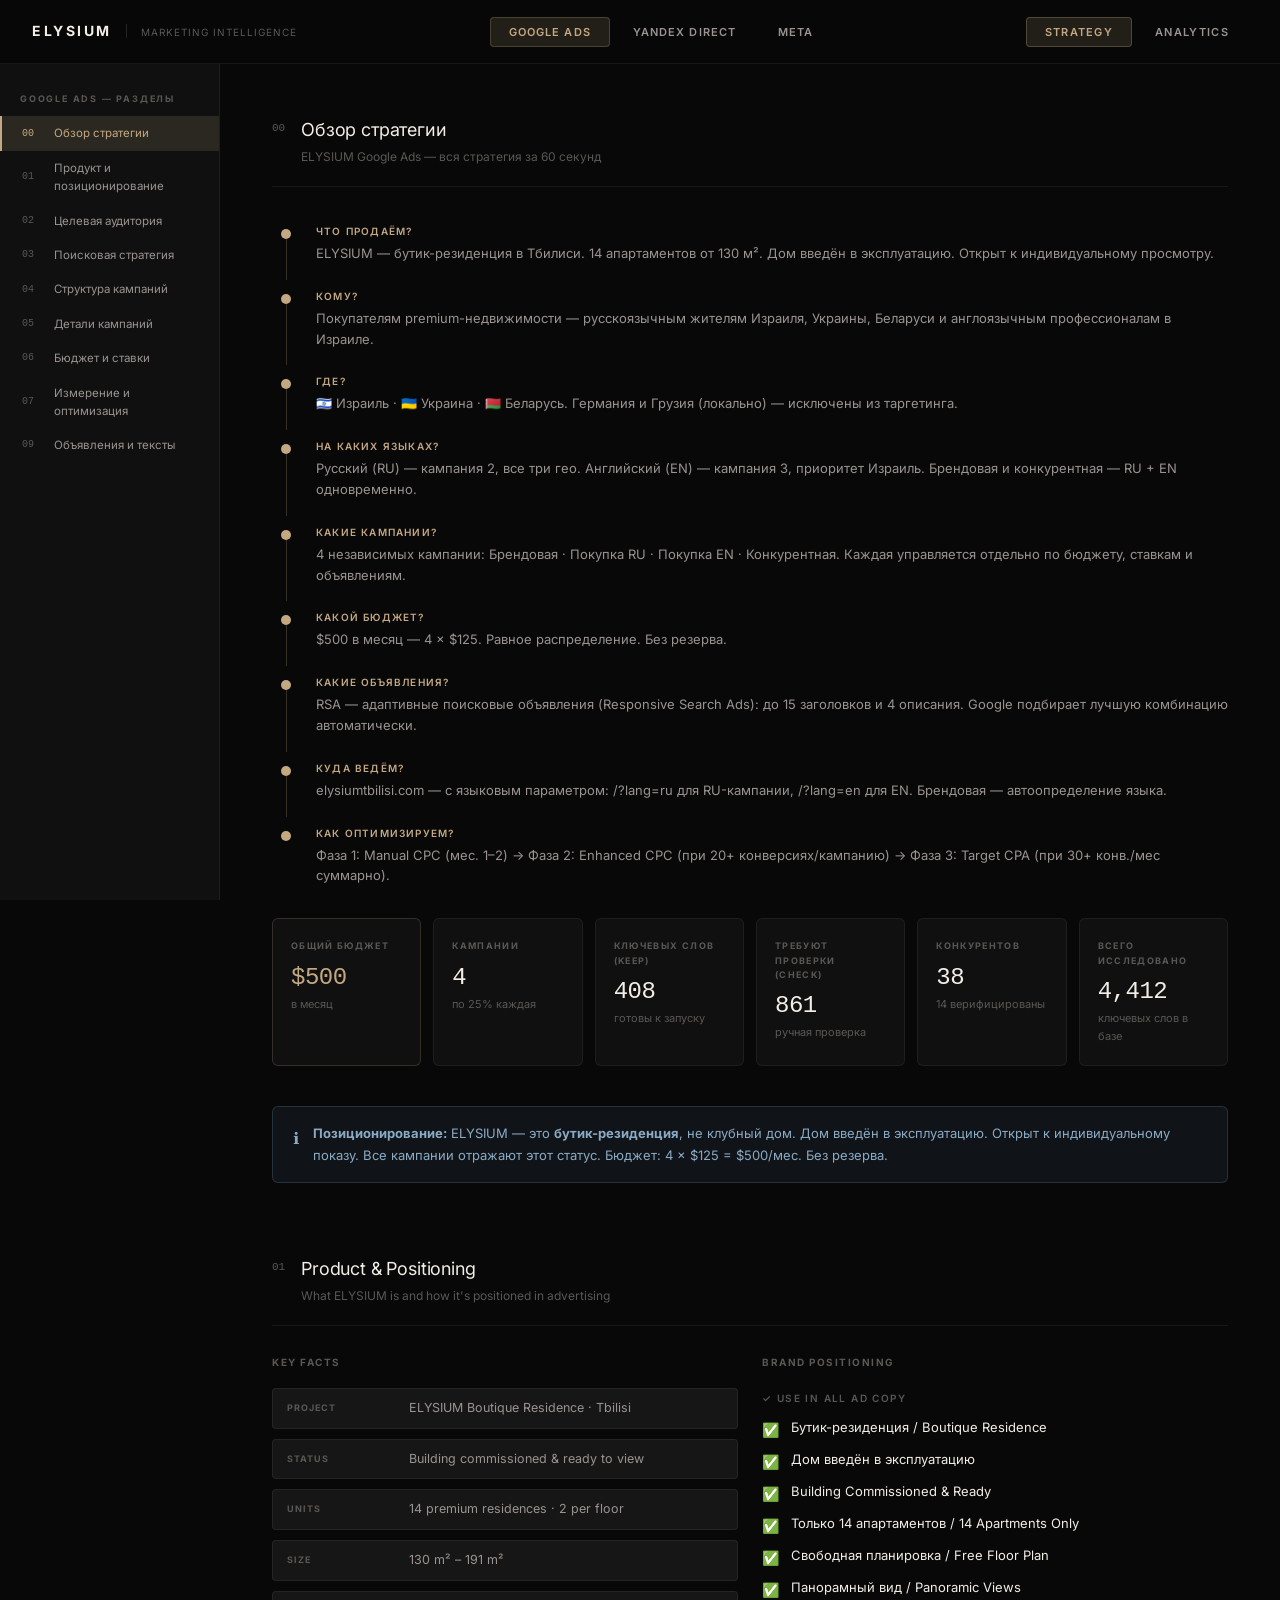
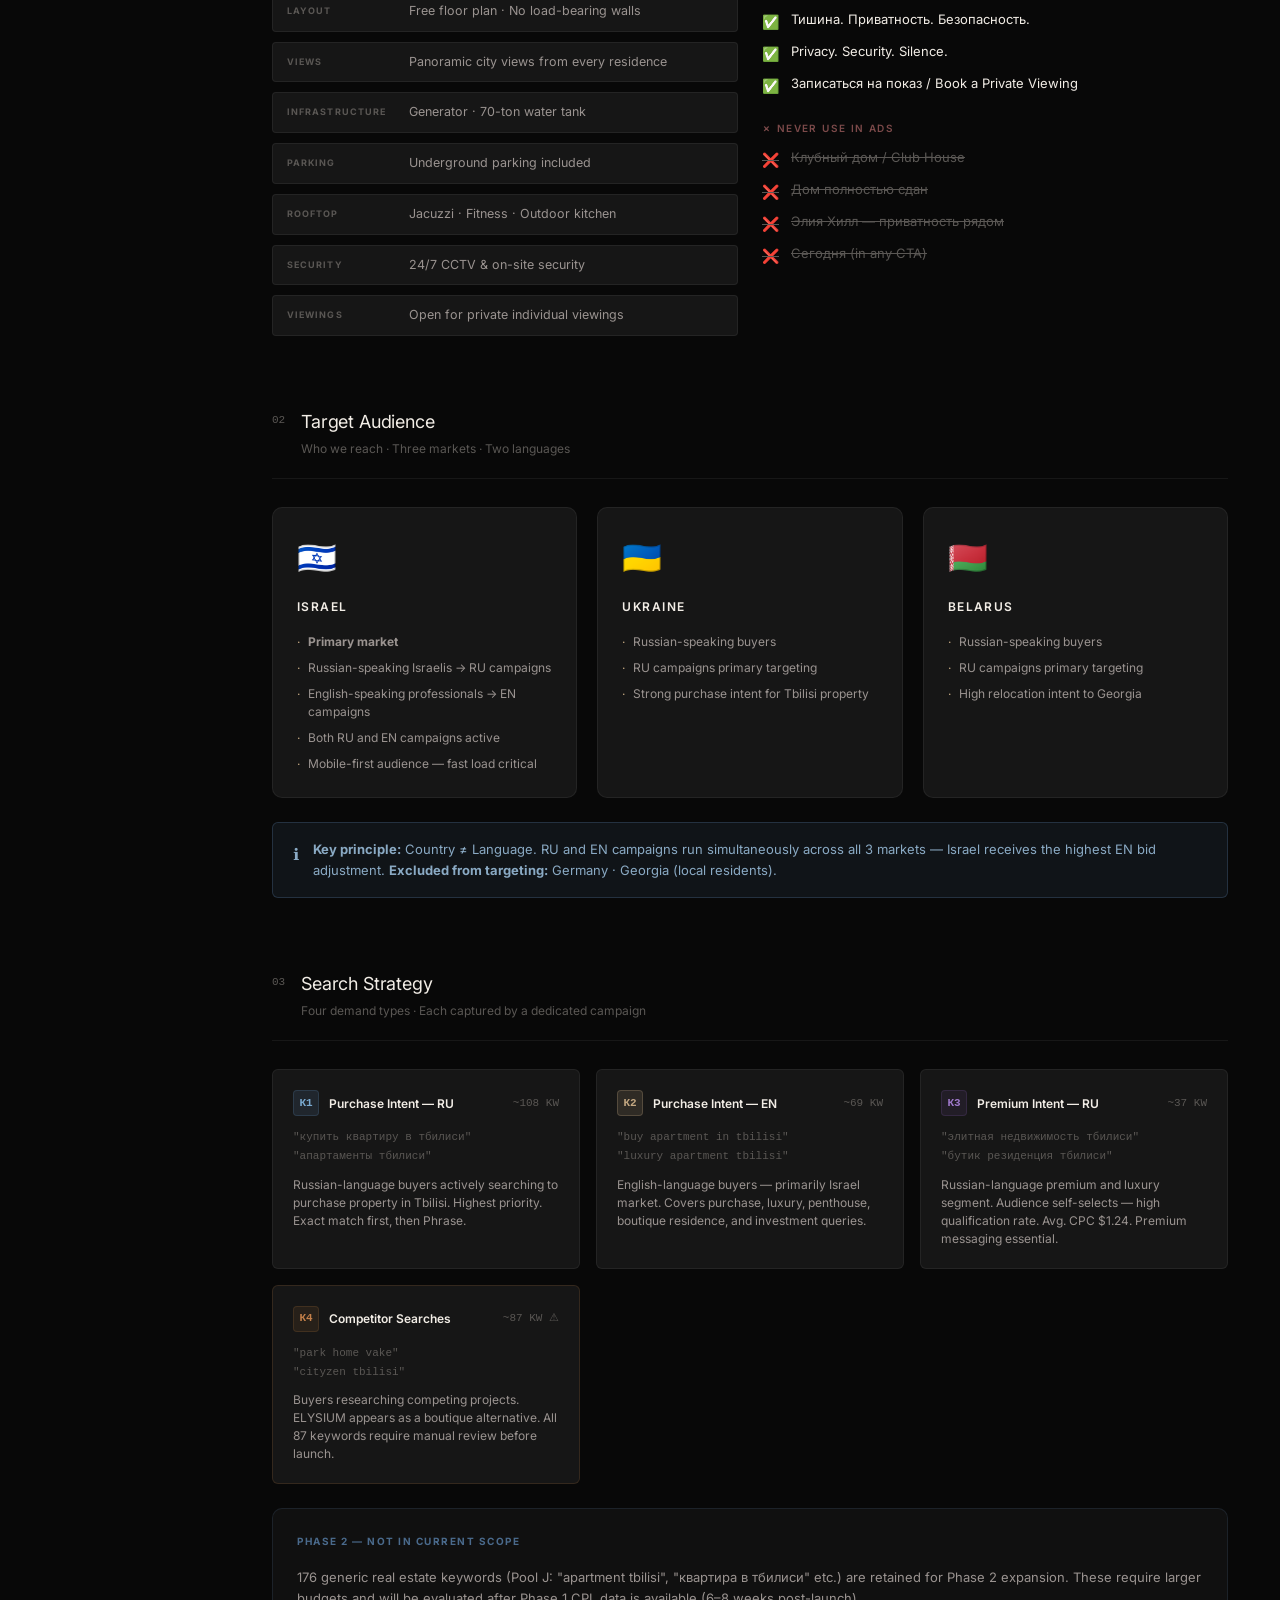
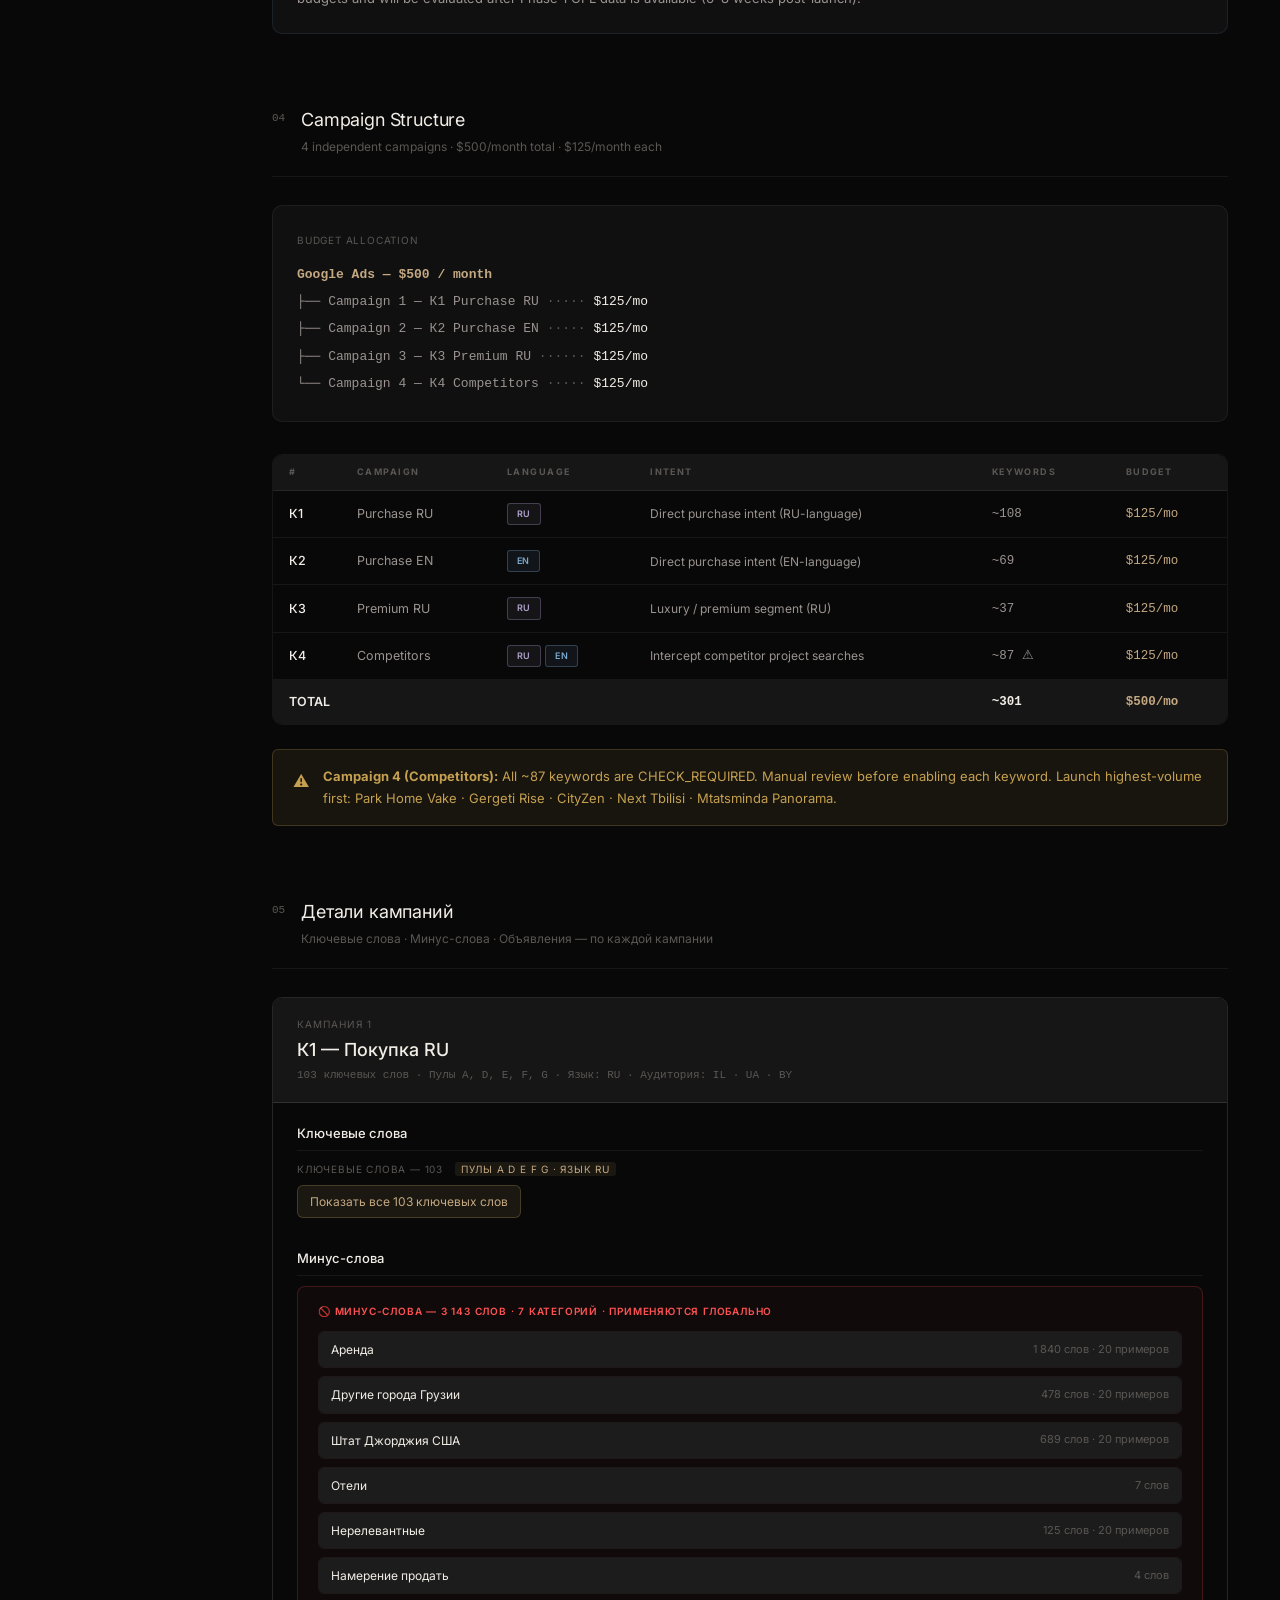
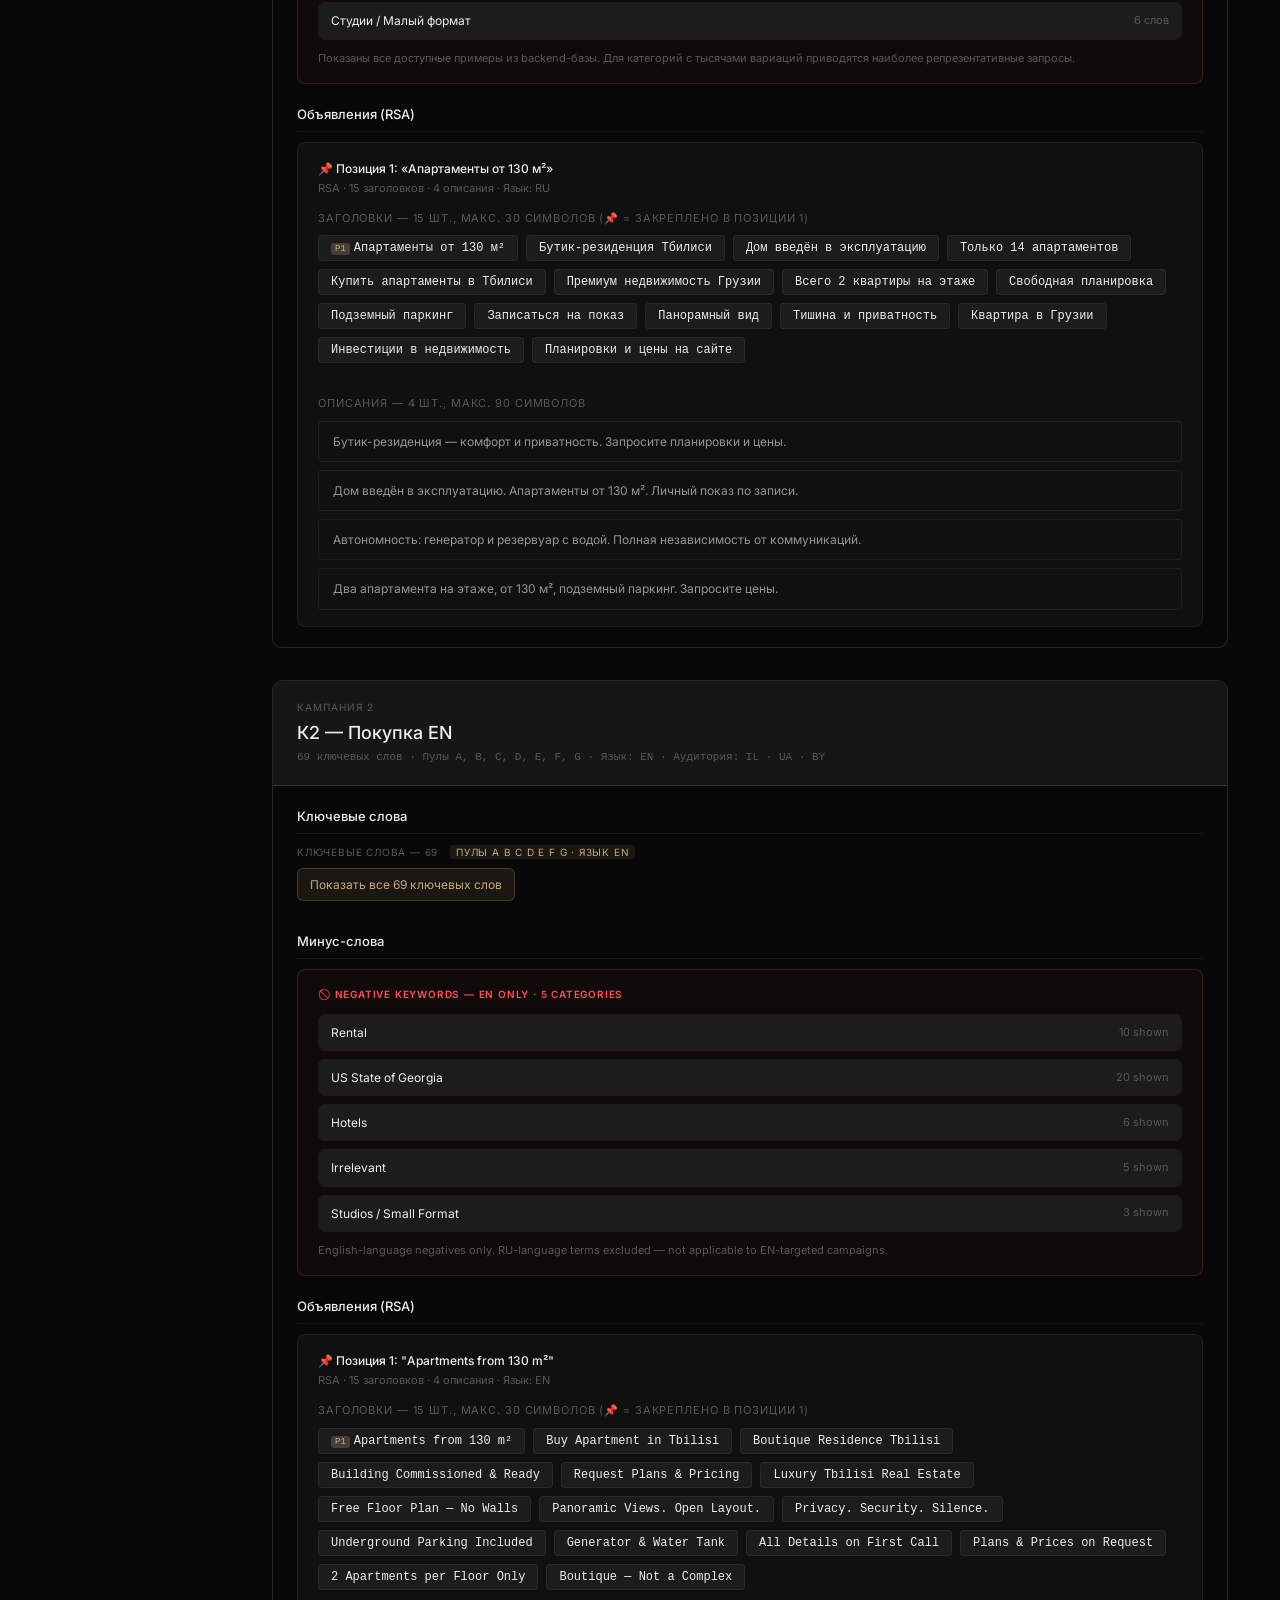
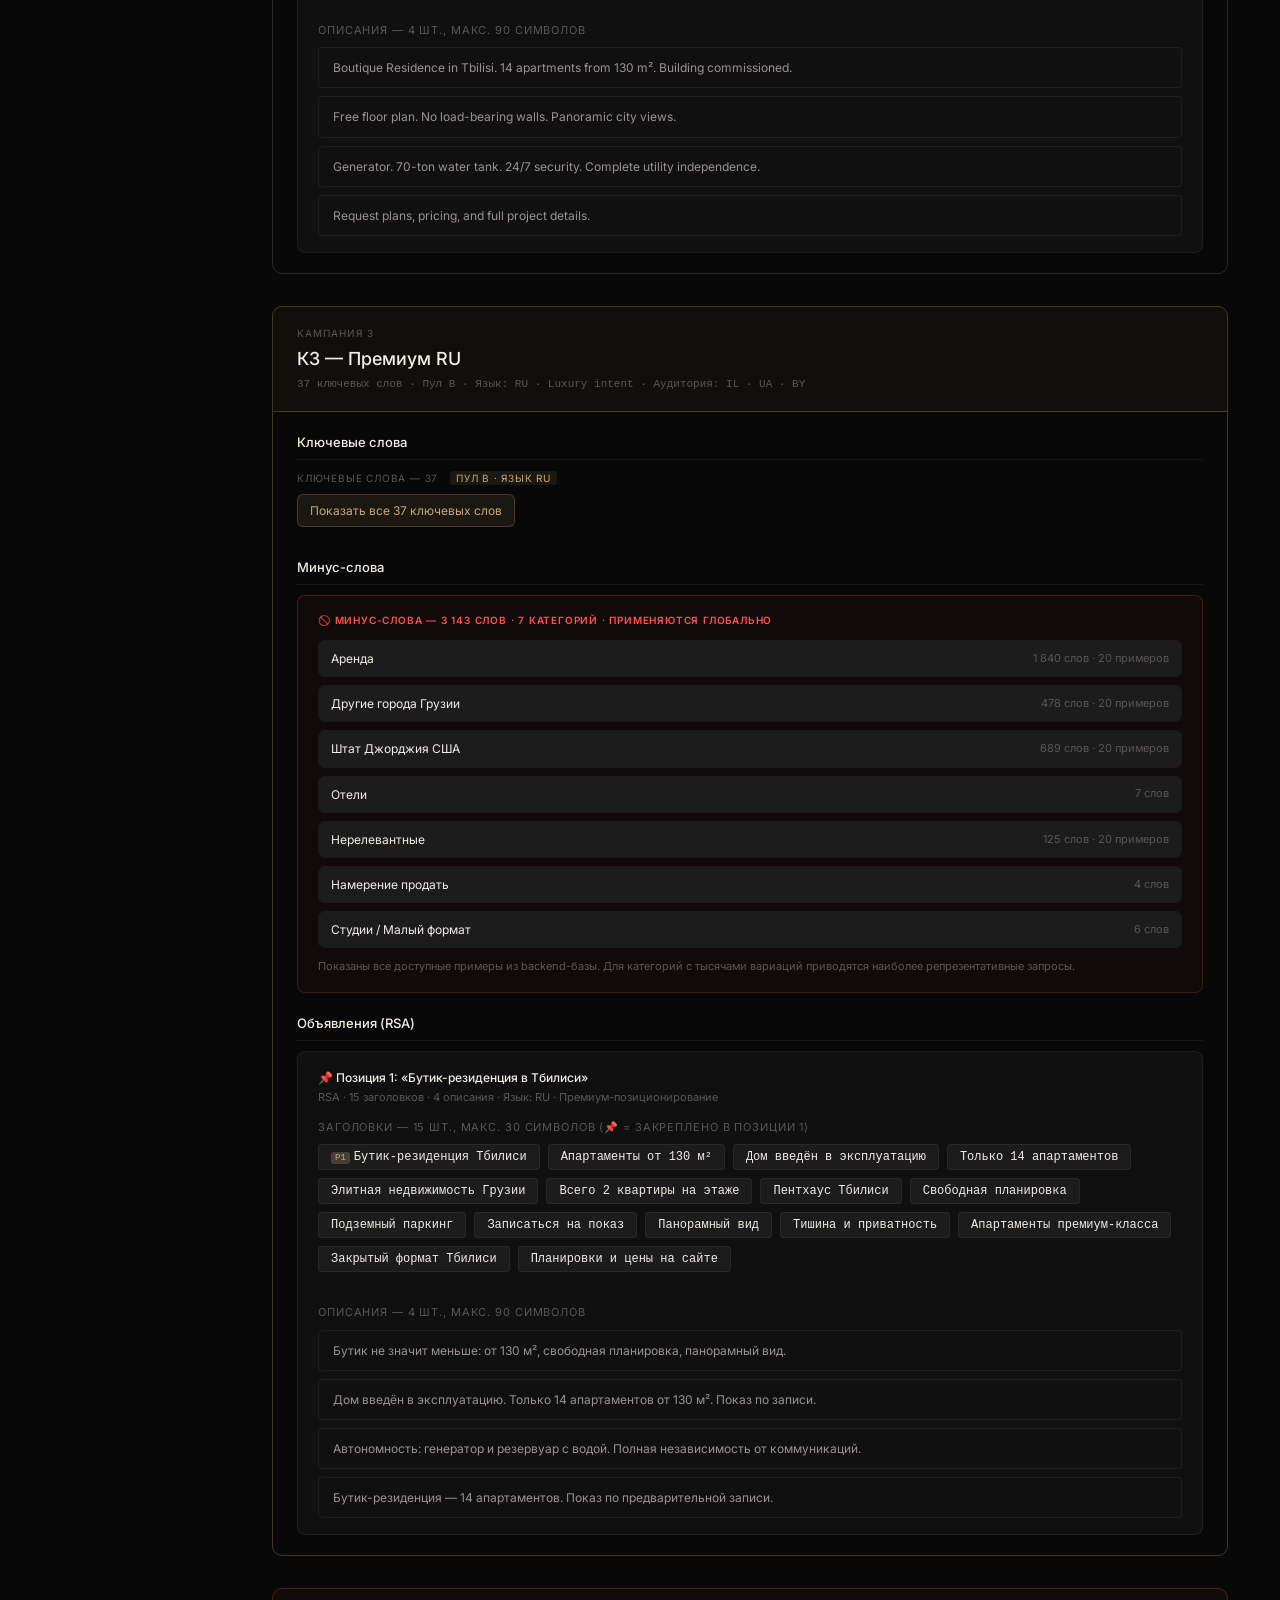
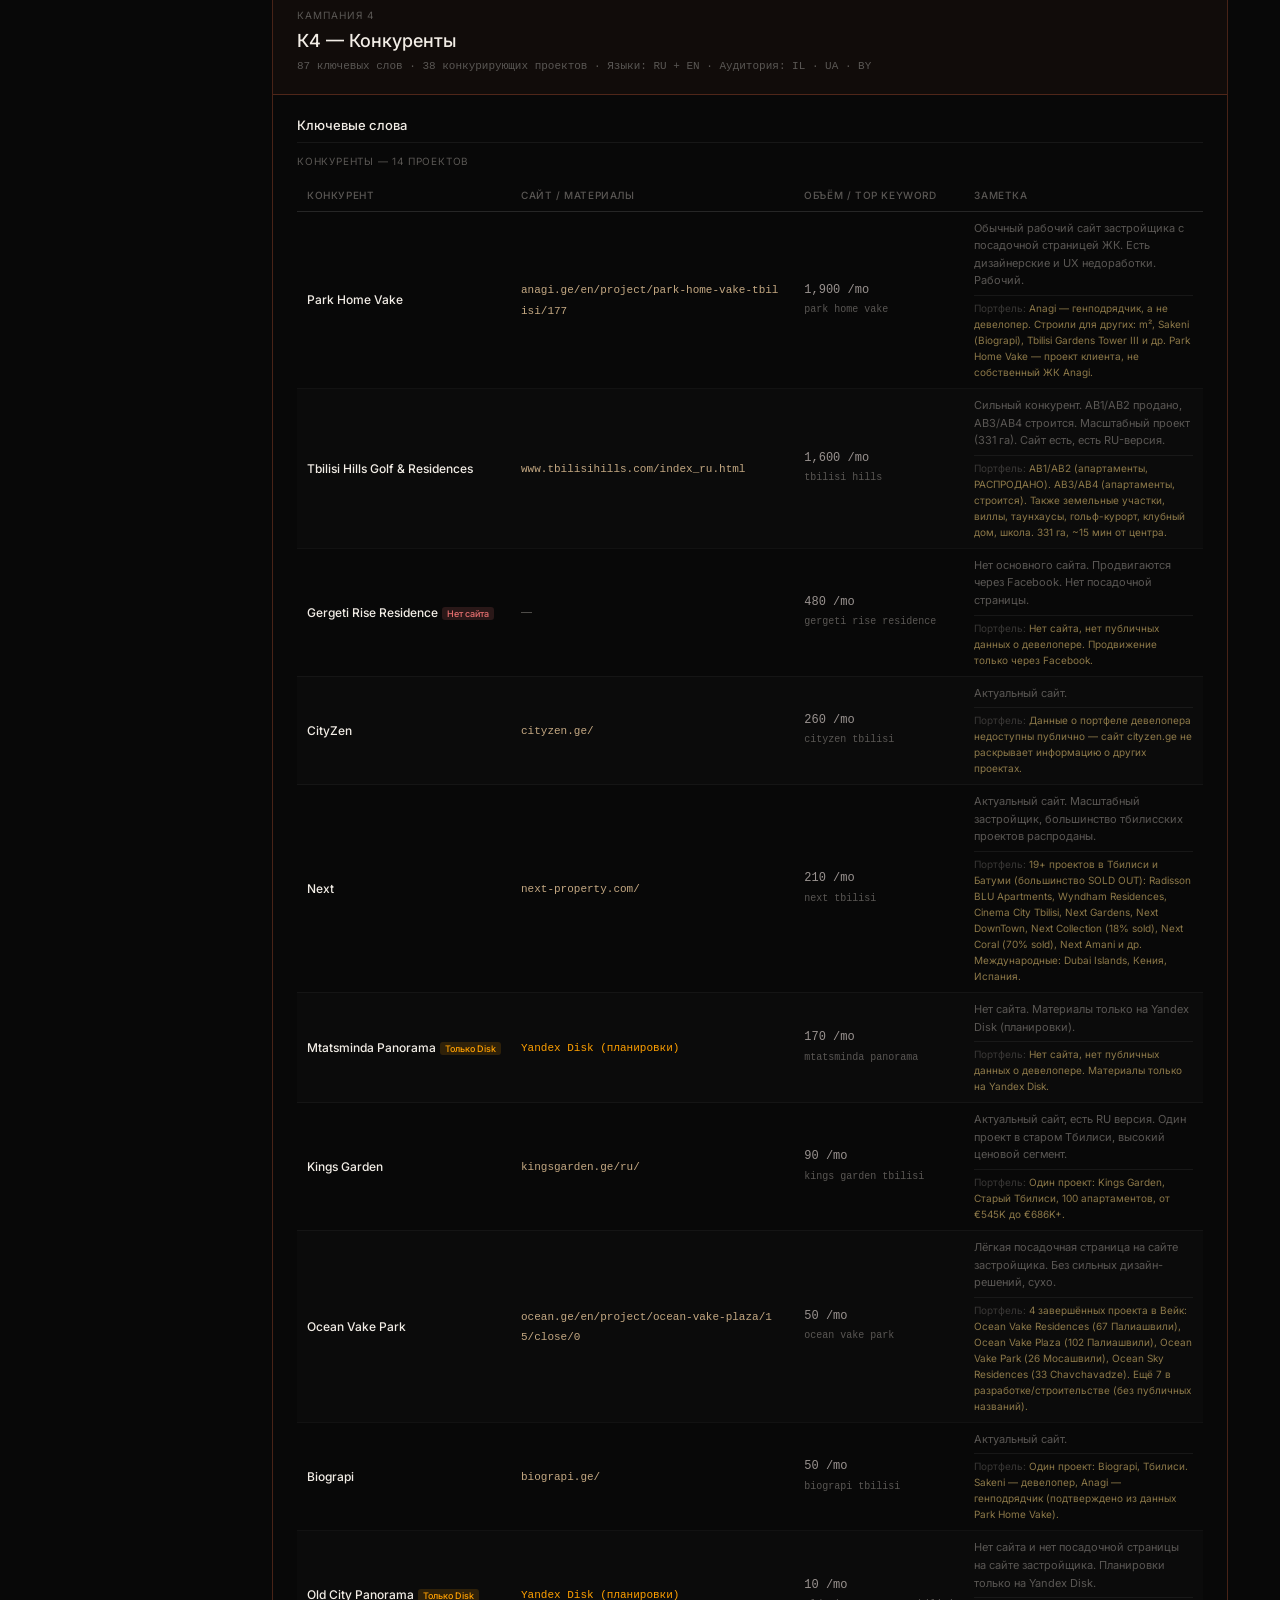
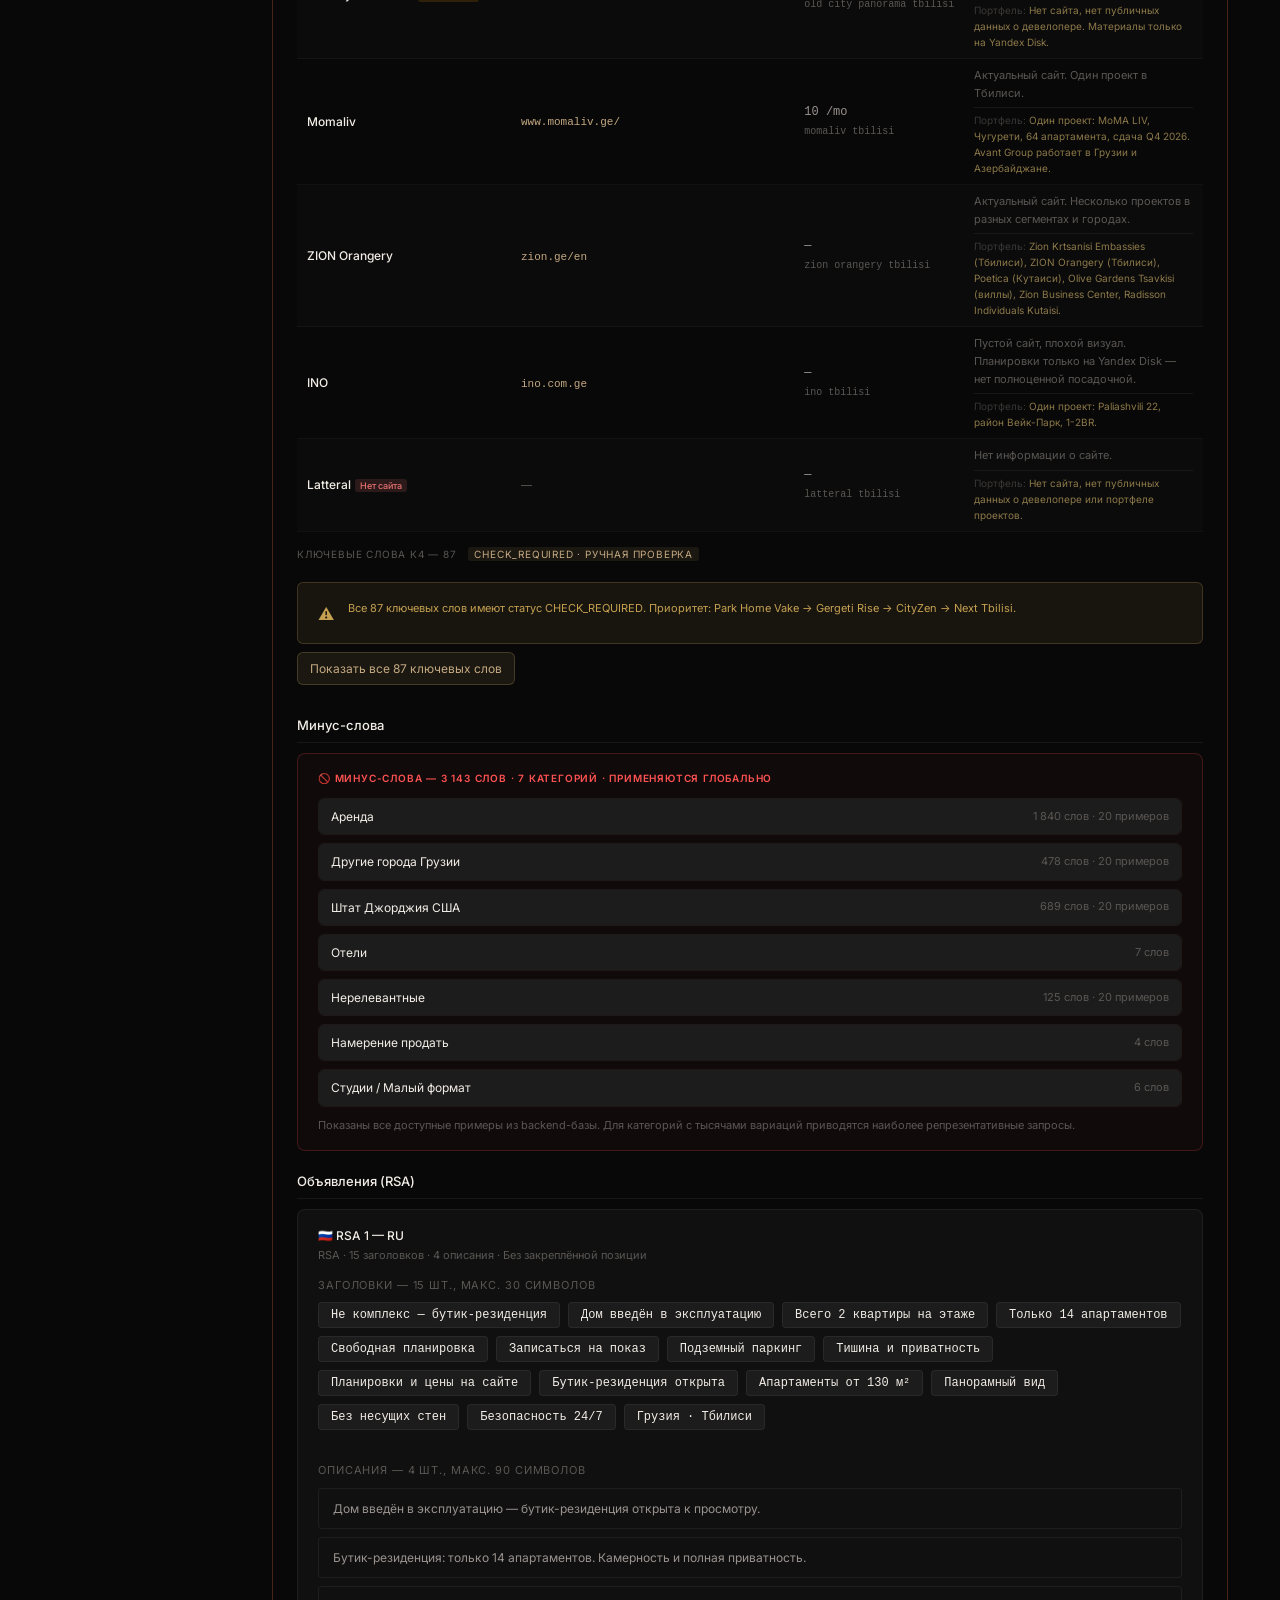
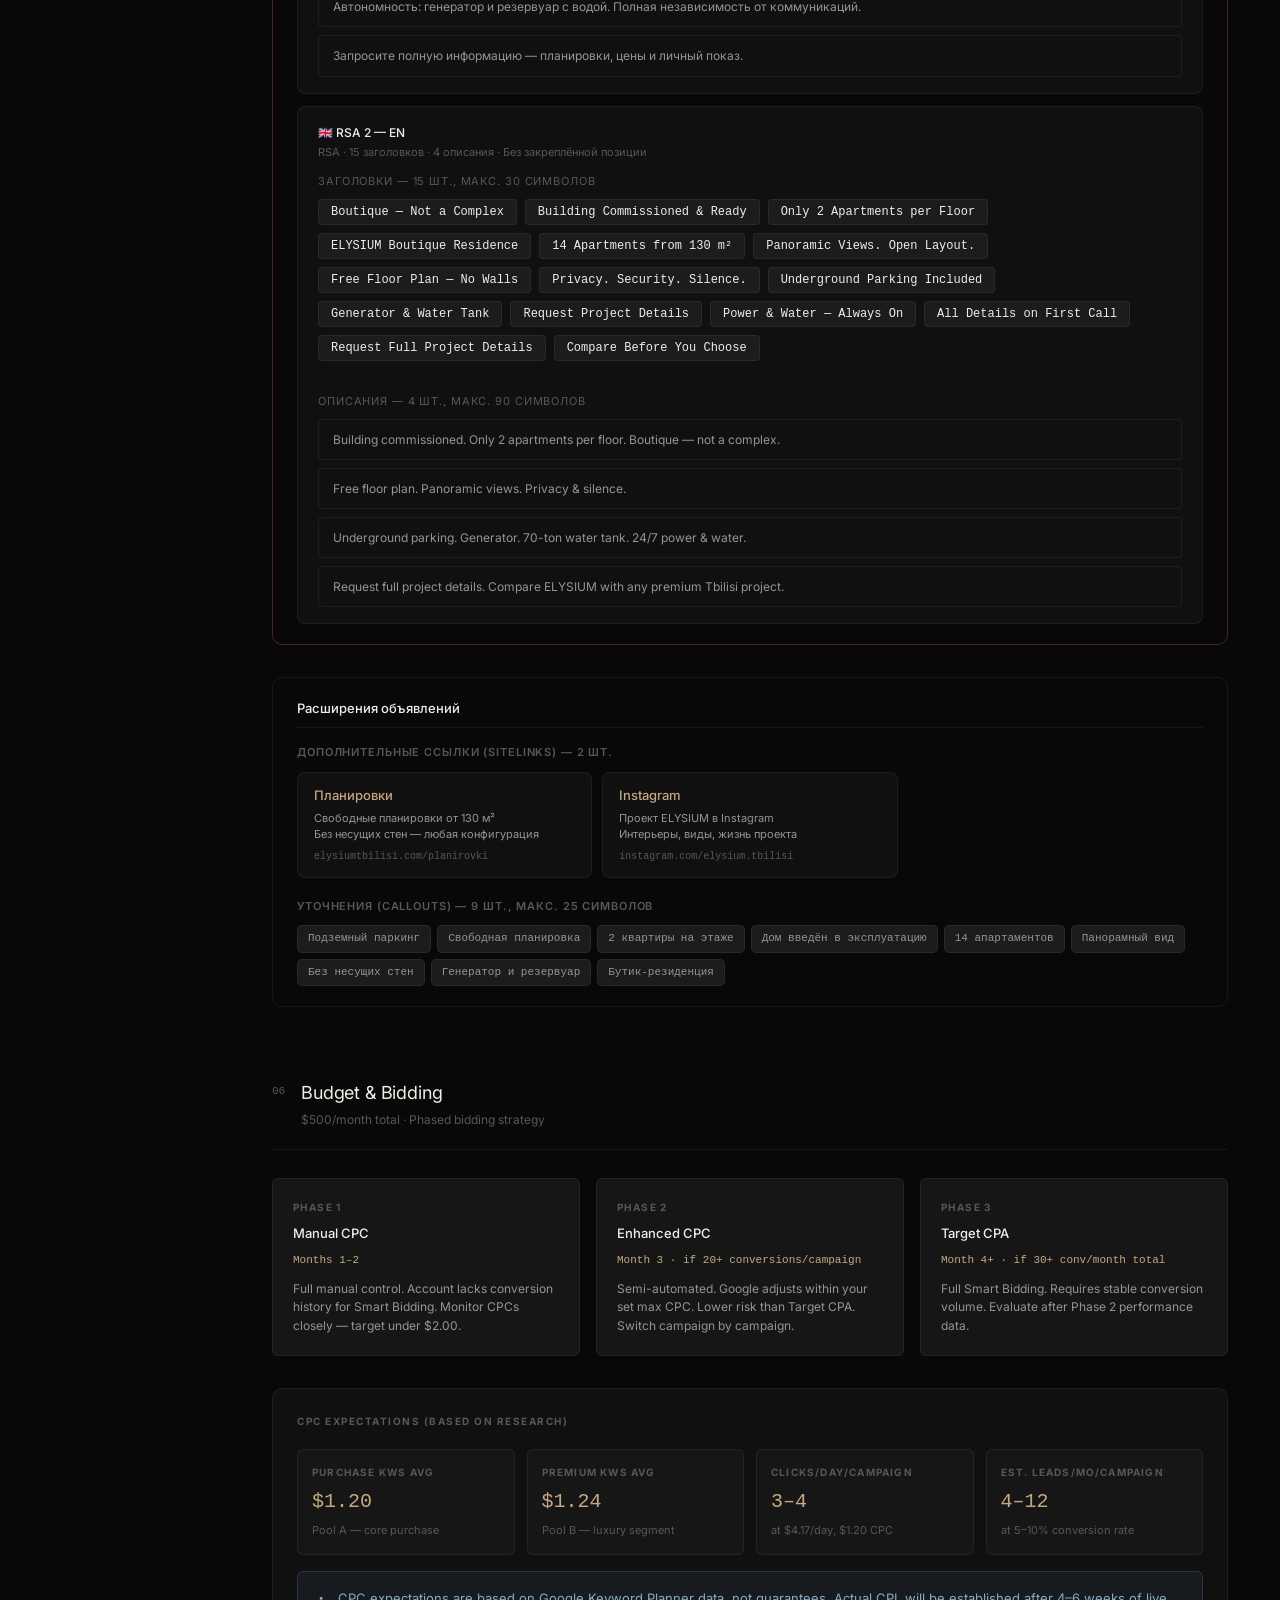
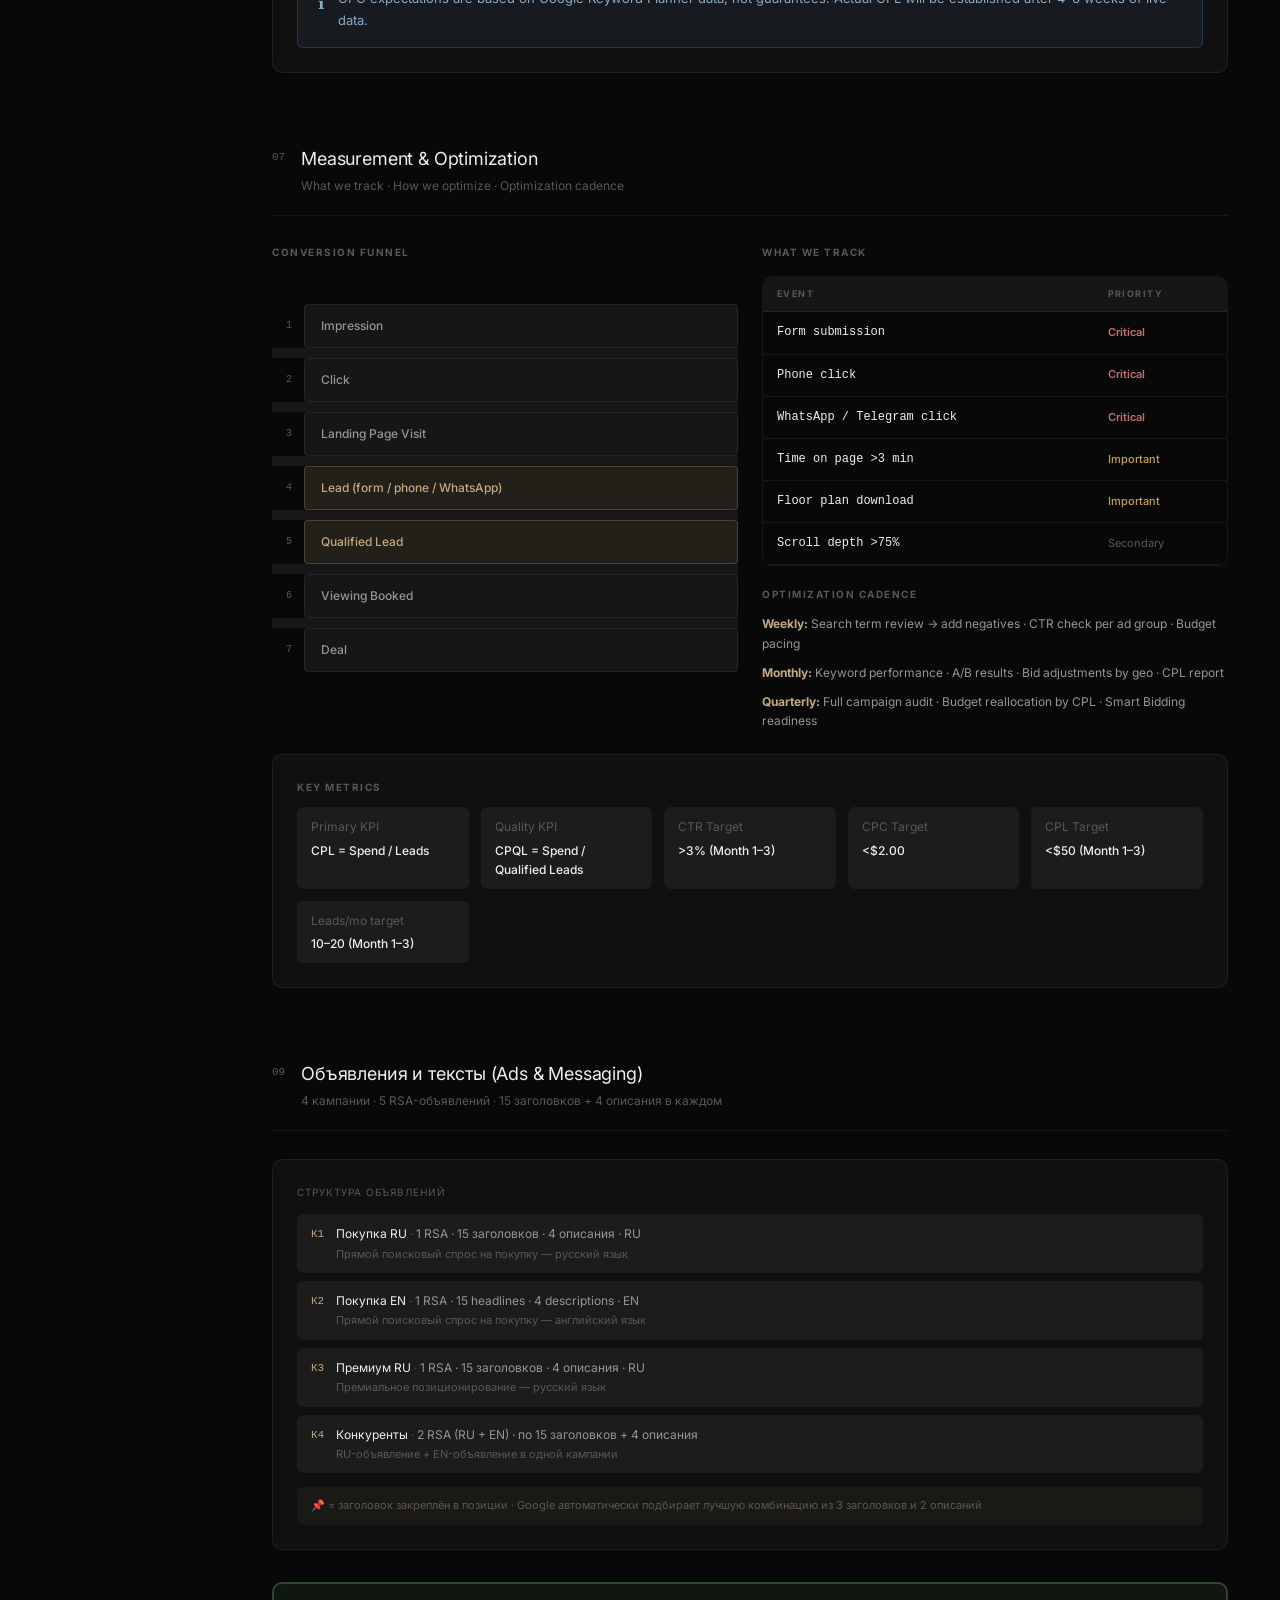
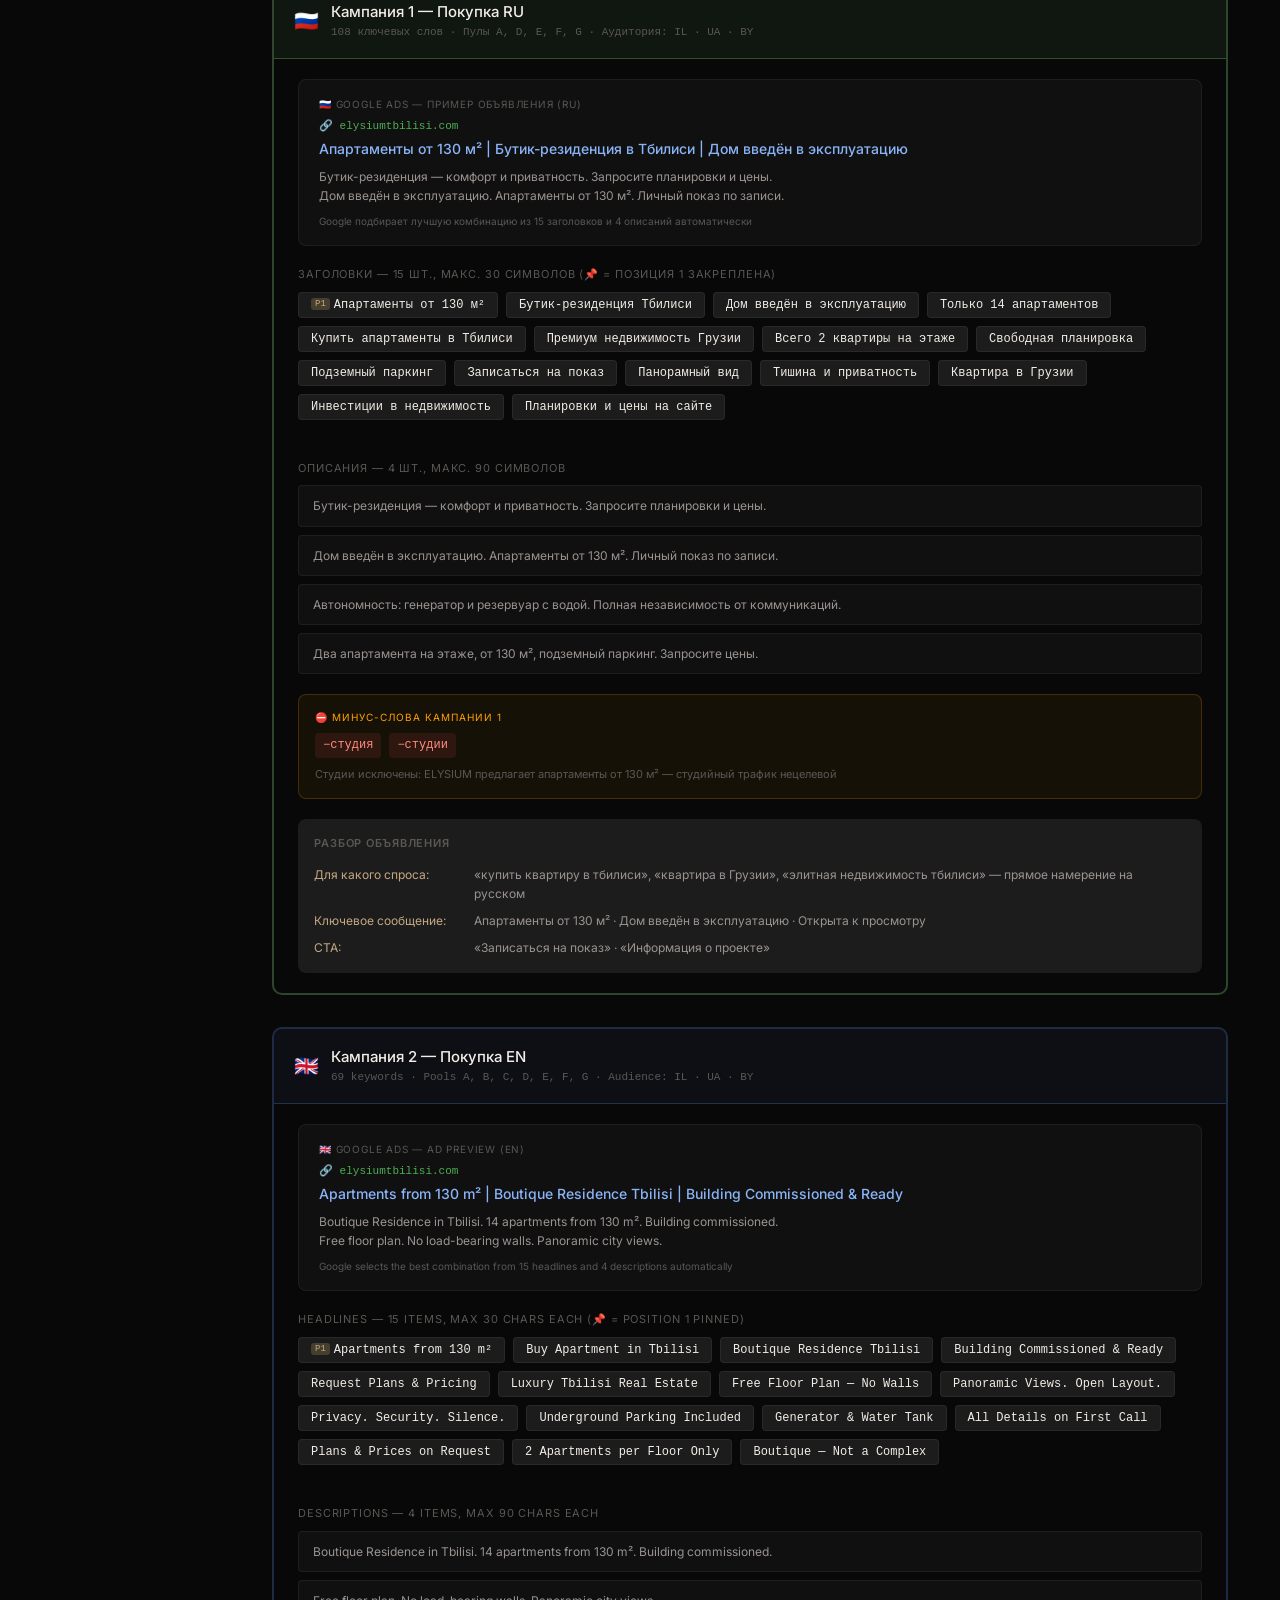
==== commit 73708434: "feat(yandex): connect strategy.md to dashboard Yandex Direct tab Replaces hardcoded placeholder with" ====
--- a/hub/index.html
+++ b/hub/index.html
@@ -77,10 +77,10 @@
   Inline data bundle: loads all JSON as JS globals for file:// compatibility.
   data.js checks window.__ELYSIUM_DATA__ first; falls back to fetch() on HTTP.
 -->
-<script src="./assets/js/data-bundle.js"></script>
+<script src="./assets/js/data-bundle.js?v=2"></script>
 
 <!-- App entry point (ES modules) -->
-<script type="module" src="./assets/js/app.js"></script>
+<script type="module" src="./assets/js/app.js?v=2"></script>
 
 </body>
 </html>
--- a/hub/assets/css/main.css
+++ b/hub/assets/css/main.css
@@ -1160,6 +1160,111 @@
 .qa-item.pass .qa-icon::after { content: '✓'; color: #70B880; }
 
 /* ============================================================
+   RESTRUCTURED CLIENT VIEW — S01–S07
+   ============================================================ */
+
+.facts-list { display: flex; flex-direction: column; gap: 8px; }
+
+.position-list { display: flex; flex-direction: column; gap: 8px; }
+
+/* Language badges */
+.badge-lang {
+  display: inline-block;
+  font-size: 9px;
+  font-weight: 700;
+  letter-spacing: 0.08em;
+  padding: 2px 6px;
+  border-radius: 3px;
+  vertical-align: middle;
+}
+.badge-lang-RU { background: rgba(196,168,130,0.15); color: var(--accent-gold); border: 1px solid rgba(196,168,130,0.3); }
+.badge-lang-EN { background: rgba(74,106,140,0.15); color: var(--data-blue); border: 1px solid rgba(74,106,140,0.3); }
+
+/* Bidding phases */
+.bidding-phases {
+  display: grid;
+  grid-template-columns: repeat(3, 1fr);
+  gap: 16px;
+}
+.bidding-phase {
+  padding: 20px;
+  background: var(--bg-elevated);
+  border: 1px solid var(--border-subtle);
+  border-radius: var(--radius-md);
+}
+.bidding-phase-num {
+  font-size: 10px;
+  font-weight: 700;
+  letter-spacing: 0.1em;
+  text-transform: uppercase;
+  color: var(--accent-gold);
+  margin-bottom: 6px;
+}
+.bidding-phase-title {
+  font-size: 15px;
+  font-weight: 500;
+  color: var(--text-primary);
+  margin-bottom: 4px;
+}
+.bidding-phase-when {
+  font-size: 11px;
+  color: var(--text-tertiary);
+  font-family: var(--font-mono);
+  margin-bottom: 10px;
+}
+.bidding-phase-desc {
+  font-size: 12px;
+  color: var(--text-secondary);
+  line-height: 1.6;
+}
+
+/* CPC expectations */
+.cpc-expectations {
+  display: grid;
+  grid-template-columns: repeat(4, 1fr);
+  gap: 12px;
+}
+.cpc-exp-item {
+  padding: 12px 16px;
+  background: var(--bg-hover);
+  border-radius: var(--radius-sm);
+}
+.cpc-exp-pool {
+  font-size: 11px;
+  color: var(--text-tertiary);
+  margin-bottom: 4px;
+}
+.cpc-exp-val {
+  font-size: 22px;
+  font-weight: 300;
+  font-family: var(--font-mono);
+  color: var(--accent-gold);
+  margin-bottom: 2px;
+}
+.cpc-exp-note {
+  font-size: 10px;
+  color: var(--text-tertiary);
+}
+
+/* Conversion table */
+.conv-table { width: 100%; border-collapse: collapse; font-size: 12px; }
+.conv-table th {
+  text-align: left;
+  font-size: 10px;
+  font-weight: 700;
+  letter-spacing: 0.08em;
+  text-transform: uppercase;
+  color: var(--text-tertiary);
+  padding: 8px 12px;
+  border-bottom: 1px solid var(--border-subtle);
+}
+.conv-table td { padding: 8px 12px; border-bottom: 1px solid var(--border-subtle); }
+.conv-event { color: var(--text-secondary); }
+.conv-priority-critical { color: #E57373; font-weight: 600; font-size: 11px; }
+.conv-priority-important { color: var(--accent-gold); font-weight: 500; font-size: 11px; }
+.conv-priority-secondary { color: var(--text-tertiary); font-size: 11px; }
+
+/* ============================================================
    RESPONSIVE
    ============================================================ */
 
